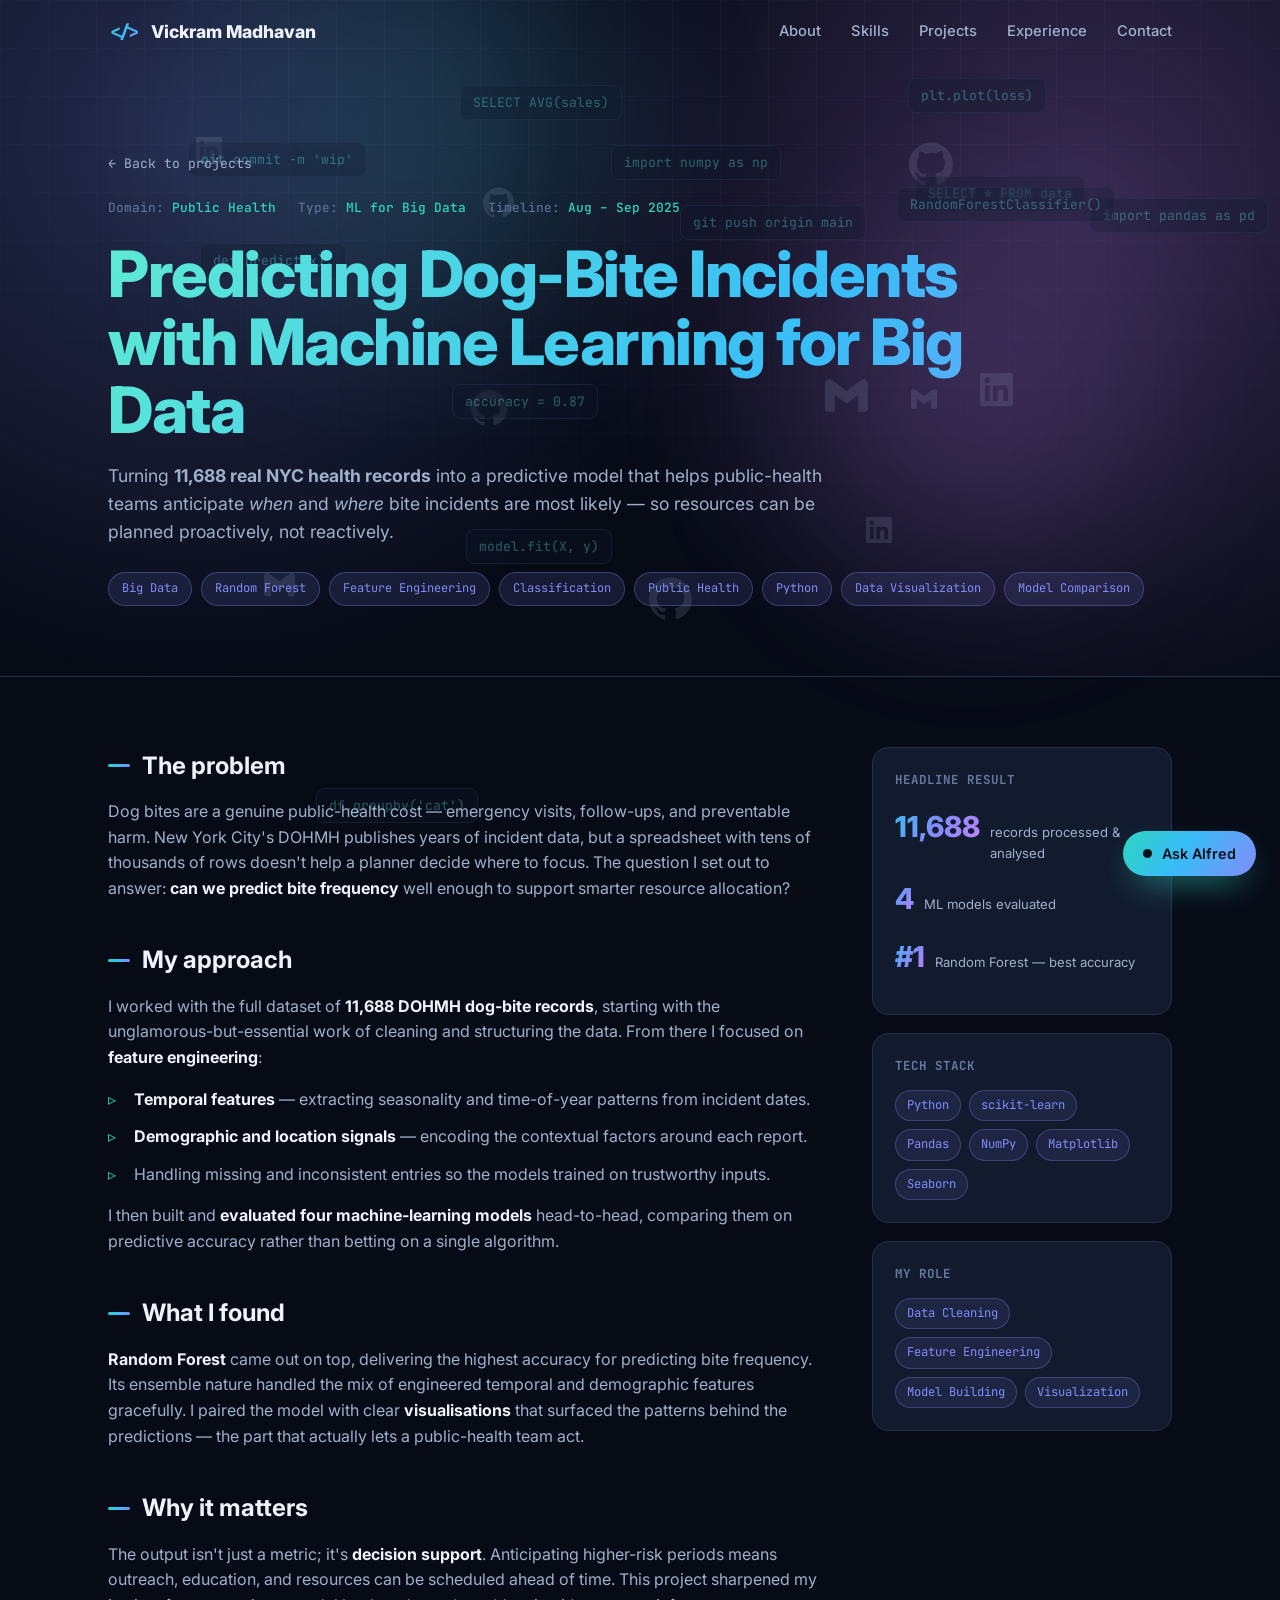
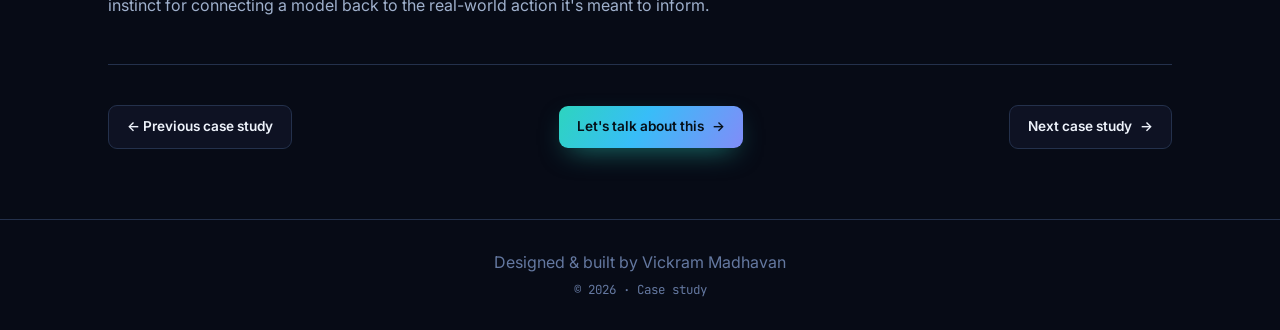
==== projects/dog-bite-prediction.html @ 8f39ce2b "Obesity project: embed real charts in case study, link new GitHub repo, update results to 95% Co-aut" ====
<!DOCTYPE html>
<html lang="en">
<head>
  <meta charset="UTF-8" />
  <meta name="viewport" content="width=device-width, initial-scale=1.0" />
  <meta name="description" content="Case study: Dog Bite Incident Prediction — machine learning for Big Data on 11,688 NYC DOHMH records, feature engineering, Random Forest, and public-health insight by Vickram Madhavan." />
  <meta name="keywords" content="Machine Learning, Big Data, Random Forest, Classification, Feature Engineering, Public Health, Data Analysis, Python, Predictive Modelling" />
  <title>Dog Bite Incident Prediction — Vickram Madhavan</title>
  <link rel="preconnect" href="https://fonts.googleapis.com" />
  <link rel="preconnect" href="https://fonts.gstatic.com" crossorigin />
  <link href="https://fonts.googleapis.com/css2?family=Inter:wght@400;500;600;700;800&family=JetBrains+Mono:wght@400;500&display=swap" rel="stylesheet" />
  <link rel="stylesheet" href="../styles.css?v=9" />
</head>
<body class="accent-indigo">
  <div class="bg-grid" aria-hidden="true"></div>
  <div class="bg-glow" aria-hidden="true"></div>

  <header class="nav" id="nav">
    <div class="container nav__inner">
      <a href="../index.html#home" class="nav__logo">
        <span class="nav__logo-mark">&lt;/&gt;</span>
        <span class="nav__logo-text">Vickram Madhavan</span>
      </a>
      <nav class="nav__links" id="navLinks">
        <a href="../index.html#about">About</a>
        <a href="../index.html#skills">Skills</a>
        <a href="../index.html#projects">Projects</a>
        <a href="../index.html#experience">Experience</a>
        <a href="../index.html#contact">Contact</a>
      </nav>
      <button class="nav__toggle" id="navToggle" aria-label="Toggle menu" aria-expanded="false">
        <span></span><span></span><span></span>
      </button>
    </div>
  </header>

  <main>
    <section class="page-banner" data-cursor-bubble="11,688 records — curious what he found? 📊">
      <div class="container">
        <a href="../index.html#projects" class="page-banner__back reveal">← Back to projects</a>
        <div class="page-banner__meta reveal">
          <span>Domain: <b>Public Health</b></span>
          <span>Type: <b>ML for Big Data</b></span>
          <span>Timeline: <b>Aug – Sep 2025</b></span>
        </div>
        <h1 class="reveal">Predicting Dog-Bite Incidents with Machine Learning for Big Data</h1>
        <p class="page-banner__lead reveal">
          Turning <strong>11,688 real NYC health records</strong> into a predictive model that
          helps public-health teams anticipate <em>when</em> and <em>where</em> bite incidents
          are most likely — so resources can be planned proactively, not reactively.
        </p>
        <div class="kw-pills reveal">
          <span>Big Data</span><span>Random Forest</span><span>Feature Engineering</span>
          <span>Classification</span><span>Public Health</span><span>Python</span>
          <span>Data Visualization</span><span>Model Comparison</span>
        </div>
      </div>
    </section>

    <section class="case">
      <div class="container case__grid">
        <div class="case__body">
          <h2 class="reveal">The problem</h2>
          <p class="reveal">
            Dog bites are a genuine public-health cost — emergency visits, follow-ups, and
            preventable harm. New York City's DOHMH publishes years of incident data, but a
            spreadsheet with tens of thousands of rows doesn't help a planner decide where to
            focus. The question I set out to answer: <strong>can we predict bite frequency</strong>
            well enough to support smarter resource allocation?
          </p>

          <h2 class="reveal">My approach</h2>
          <p class="reveal">
            I worked with the full dataset of <strong>11,688 DOHMH dog-bite records</strong>,
            starting with the unglamorous-but-essential work of cleaning and structuring the
            data. From there I focused on <strong>feature engineering</strong>:
          </p>
          <ul class="case__points">
            <li class="reveal"><strong>Temporal features</strong> — extracting seasonality and time-of-year patterns from incident dates.</li>
            <li class="reveal"><strong>Demographic and location signals</strong> — encoding the contextual factors around each report.</li>
            <li class="reveal">Handling missing and inconsistent entries so the models trained on trustworthy inputs.</li>
          </ul>
          <p class="reveal">
            I then built and <strong>evaluated four machine-learning models</strong> head-to-head,
            comparing them on predictive accuracy rather than betting on a single algorithm.
          </p>

          <h2 class="reveal">What I found</h2>
          <p class="reveal">
            <strong>Random Forest</strong> came out on top, delivering the highest accuracy for
            predicting bite frequency. Its ensemble nature handled the mix of engineered temporal
            and demographic features gracefully. I paired the model with clear
            <strong>visualisations</strong> that surfaced the patterns behind the predictions —
            the part that actually lets a public-health team act.
          </p>

          <h2 class="reveal">Why it matters</h2>
          <p class="reveal">
            The output isn't just a metric; it's <strong>decision support</strong>. Anticipating
            higher-risk periods means outreach, education, and resources can be scheduled ahead
            of time. This project sharpened my instinct for connecting a model back to the
            real-world action it's meant to inform.
          </p>
        </div>

        <aside class="case__aside">
          <div class="case__panel reveal">
            <h3>Headline Result</h3>
            <div class="case__result">
              <span class="case__result-num">11,688</span>
              <span class="case__result-label">records processed &amp; analysed</span>
            </div>
            <div class="case__result">
              <span class="case__result-num">4</span>
              <span class="case__result-label">ML models evaluated</span>
            </div>
            <div class="case__result">
              <span class="case__result-num">#1</span>
              <span class="case__result-label">Random Forest — best accuracy</span>
            </div>
          </div>
          <div class="case__panel reveal">
            <h3>Tech Stack</h3>
            <div class="tags">
              <span>Python</span><span>scikit-learn</span><span>Pandas</span>
              <span>NumPy</span><span>Matplotlib</span><span>Seaborn</span>
            </div>
          </div>
          <div class="case__panel reveal">
            <h3>My Role</h3>
            <div class="tags">
              <span>Data Cleaning</span><span>Feature Engineering</span>
              <span>Model Building</span><span>Visualization</span>
            </div>
          </div>
        </aside>
      </div>

      <div class="container">
        <div class="case__nav">
          <a href="obesity-ann.html" class="btn btn--ghost btn--sm">← Previous case study</a>
          <a href="../index.html#contact" class="btn btn--primary btn--sm">Let's talk about this <span class="btn__arrow">→</span></a>
          <a href="supply-chain-analytics.html" class="btn btn--ghost btn--sm">Next case study <span class="btn__arrow">→</span></a>
        </div>
      </div>
    </section>
  </main>

  <footer class="footer">
    <div class="container footer__inner">
      <p>Designed &amp; built by Vickram Madhavan</p>
      <p class="footer__small">© <span id="year"></span> · Case study</p>
    </div>
  </footer>

  <script src="../script.js?v=9"></script>
</body>
</html>
---- styles.css ----
/* ===== Design tokens ===== */
:root {
  --bg: #070b16;
  --bg-soft: #0d1324;
  --surface: #121a2e;
  --surface-2: #182238;
  --border: #24314c;
  --text: #eef3fb;
  --text-dim: #9fb0cc;
  --text-mute: #6478a0;

  /* Vibrant accent system */
  --c-teal: #2dd4bf;
  --c-sky: #38bdf8;
  --c-indigo: #818cf8;
  --c-purple: #c084fc;
  --c-pink: #f472b6;
  --c-amber: #fbbf24;

  --accent: #2dd4bf;
  --accent-2: #818cf8;

  /* Gradients */
  --grad-primary: linear-gradient(120deg, #2dd4bf 0%, #38bdf8 45%, #818cf8 100%);
  --grad-warm: linear-gradient(120deg, #fbbf24 0%, #f472b6 55%, #c084fc 100%);
  --grad-cool: linear-gradient(120deg, #38bdf8 0%, #818cf8 50%, #c084fc 100%);
  --grad-text: linear-gradient(120deg, #5eead4, #38bdf8 40%, #a78bfa 75%, #f472b6);

  --shadow: 0 24px 70px -24px rgba(0, 0, 0, 0.7);
  --shadow-glow: 0 20px 60px -22px rgba(56, 189, 248, 0.45);
  --radius: 16px;
  --max: 1120px;
  --mono: "JetBrains Mono", monospace;
  --sans: "Inter", system-ui, sans-serif;
}

/* ===== Reset ===== */
*, *::before, *::after { box-sizing: border-box; margin: 0; padding: 0; }
html { scroll-behavior: smooth; scroll-padding-top: 90px; }
body {
  font-family: var(--sans);
  background: var(--bg);
  color: var(--text);
  line-height: 1.6;
  overflow-x: hidden;
  -webkit-font-smoothing: antialiased;
}
a { color: inherit; text-decoration: none; }
ul { list-style: none; }
img { max-width: 100%; }
.container { width: 100%; max-width: var(--max); margin-inline: auto; padding-inline: 28px; }

/* ===== Background FX ===== */
.bg-grid {
  position: fixed; inset: 0; z-index: -3;
  background-image:
    linear-gradient(rgba(129, 140, 248, 0.045) 1px, transparent 1px),
    linear-gradient(90deg, rgba(129, 140, 248, 0.045) 1px, transparent 1px);
  background-size: 48px 48px;
  mask-image: radial-gradient(ellipse 90% 70% at 50% 0%, #000 35%, transparent 100%);
}
.bg-glow { position: fixed; inset: 0; z-index: -2; pointer-events: none; overflow: hidden; }
.bg-glow::before, .bg-glow::after {
  content: ""; position: absolute; border-radius: 50%; filter: blur(70px);
}
.bg-glow::before {
  top: -180px; left: 8%; width: 620px; height: 620px;
  background: radial-gradient(circle, rgba(45, 212, 191, 0.20), transparent 62%);
  animation: floatA 16s ease-in-out infinite;
}
.bg-glow::after {
  top: 120px; right: 2%; width: 560px; height: 560px;
  background: radial-gradient(circle, rgba(192, 132, 252, 0.20), transparent 62%);
  animation: floatB 20s ease-in-out infinite;
}
@keyframes floatA { 0%,100% { transform: translate(0,0); } 50% { transform: translate(40px, 50px); } }
@keyframes floatB { 0%,100% { transform: translate(0,0); } 50% { transform: translate(-50px, 30px); } }

/* ===== Navigation ===== */
.nav {
  position: fixed; top: 0; left: 0; right: 0; z-index: 100;
  transition: background 0.3s, box-shadow 0.3s, padding 0.3s;
  padding-block: 18px;
}
.nav--scrolled {
  background: rgba(7, 11, 22, 0.82);
  backdrop-filter: blur(14px);
  box-shadow: 0 1px 0 var(--border), 0 10px 30px -20px rgba(0,0,0,0.8);
  padding-block: 12px;
}
.nav__inner { display: flex; align-items: center; justify-content: space-between; }
.nav__logo { display: flex; align-items: center; gap: 10px; font-weight: 800; font-size: 1.1rem; }
.nav__logo-mark {
  font-family: var(--mono);
  background: var(--grad-primary); -webkit-background-clip: text; background-clip: text; -webkit-text-fill-color: transparent;
}
.nav__links { display: flex; align-items: center; gap: 30px; }
.nav__links a { color: var(--text-dim); font-size: 0.92rem; font-weight: 500; position: relative; transition: color 0.2s; }
.nav__links a:not(.nav__resume)::after {
  content: ""; position: absolute; left: 0; bottom: -6px; height: 2px; width: 0;
  background: var(--grad-primary); transition: width 0.25s; border-radius: 2px;
}
.nav__links a:hover { color: var(--text); }
.nav__links a:hover::after { width: 100%; }
.nav__resume {
  border: 1px solid transparent; color: #061018 !important; background: var(--grad-primary);
  padding: 8px 16px; border-radius: 9px; font-family: var(--mono); font-size: 0.82rem !important; font-weight: 600;
  transition: transform 0.2s, box-shadow 0.2s;
}
.nav__resume:hover { transform: translateY(-2px); box-shadow: var(--shadow-glow); }
.nav__toggle { display: none; flex-direction: column; gap: 5px; background: none; border: none; cursor: pointer; padding: 6px; }
.nav__toggle span { width: 26px; height: 2px; background: var(--text); border-radius: 2px; transition: 0.3s; }
.nav__toggle.open span:nth-child(1) { transform: translateY(7px) rotate(45deg); }
.nav__toggle.open span:nth-child(2) { opacity: 0; }
.nav__toggle.open span:nth-child(3) { transform: translateY(-7px) rotate(-45deg); }

/* ===== Buttons ===== */
.btn {
  display: inline-flex; align-items: center; gap: 8px; padding: 14px 28px; border-radius: 11px;
  font-weight: 600; font-size: 0.95rem; cursor: pointer; border: none; font-family: var(--sans);
  transition: transform 0.2s, box-shadow 0.2s, background 0.2s, color 0.2s;
}
.btn--primary { background: var(--grad-primary); color: #061018; box-shadow: 0 10px 28px -10px rgba(45, 212, 191, 0.6); }
.btn--primary:hover { transform: translateY(-3px); box-shadow: 0 16px 34px -12px rgba(56, 189, 248, 0.7); }
.btn--ghost { background: rgba(129,140,248,0.06); color: var(--text); border: 1px solid var(--border); }
.btn--ghost:hover { border-color: var(--c-indigo); color: #fff; transform: translateY(-3px); background: rgba(129,140,248,0.12); }
.btn--sm { padding: 10px 18px; font-size: 0.85rem; border-radius: 9px; }
.btn__arrow { transition: transform 0.2s; }
.btn:hover .btn__arrow { transform: translateX(4px); }

/* ===== Eyebrow / keyword header badge ===== */
.eyebrow {
  display: inline-flex; align-items: center; gap: 8px; font-family: var(--mono);
  font-size: 0.72rem; letter-spacing: 1.5px; text-transform: uppercase; font-weight: 600;
  padding: 6px 14px; border-radius: 30px; margin-bottom: 18px;
  border: 1px solid var(--border); background: rgba(56,189,248,0.06);
  color: var(--c-sky);
}
.eyebrow::before { content: ""; width: 7px; height: 7px; border-radius: 50%; background: var(--grad-primary); }

/* ===== Keyword marquee banner ===== */
.kw-banner {
  position: relative; border-block: 1px solid var(--border);
  background: linear-gradient(90deg, rgba(45,212,191,0.06), rgba(129,140,248,0.06), rgba(244,114,182,0.06));
  overflow: hidden; padding-block: 16px;
}
.kw-track { display: flex; gap: 0; width: max-content; animation: marquee 32s linear infinite; }
.kw-track:hover { animation-play-state: paused; }
.kw-track span {
  font-family: var(--mono); font-size: 0.9rem; font-weight: 500; color: var(--text-dim);
  padding-inline: 26px; white-space: nowrap; display: inline-flex; align-items: center; gap: 26px;
}
.kw-track span::after { content: "◆"; color: var(--c-teal); font-size: 0.6rem; }
@keyframes marquee { from { transform: translateX(0); } to { transform: translateX(-50%); } }

/* ===== Hero ===== */
.hero { min-height: 100vh; display: flex; flex-direction: column; justify-content: center; position: relative; padding-top: 90px; }
.hero__greeting {
  display: inline-block; font-family: var(--mono); font-size: 0.95rem; margin-bottom: 18px;
  background: var(--grad-primary); -webkit-background-clip: text; background-clip: text; -webkit-text-fill-color: transparent;
}
.hero__name {
  font-size: clamp(2.8rem, 8vw, 5.6rem); font-weight: 800; line-height: 1.04; letter-spacing: -2px;
  background: var(--grad-text); background-size: 220% auto;
  -webkit-background-clip: text; background-clip: text; -webkit-text-fill-color: transparent;
  animation: shine 8s linear infinite;
}
@keyframes shine { to { background-position: 220% center; } }
.hero__tagline { font-size: clamp(1.7rem, 6vw, 3.8rem); font-weight: 800; line-height: 1.05; letter-spacing: -2px; color: var(--text-dim); margin-bottom: 26px; }
.hero__desc { max-width: 580px; color: var(--text-dim); font-size: 1.08rem; margin-bottom: 38px; }
.hero__desc strong { color: var(--text); font-weight: 600; }
.hero__cta { display: flex; gap: 16px; flex-wrap: wrap; margin-bottom: 40px; }
.hero__socials { display: flex; gap: 22px; flex-wrap: wrap; }
.hero__socials a { font-family: var(--mono); font-size: 0.88rem; color: var(--text-mute); transition: color 0.2s, transform 0.2s; }
.hero__socials a:hover { color: var(--c-teal); transform: translateY(-2px); }
.hero__scroll { position: absolute; bottom: 26px; left: 50%; transform: translateX(-50%); display: flex; flex-direction: column; align-items: center; gap: 10px; color: var(--text-mute); font-family: var(--mono); font-size: 0.72rem; letter-spacing: 1px; }
.hero__scroll-line { width: 2px; height: 50px; background: linear-gradient(var(--c-teal), transparent); border-radius: 2px; animation: scrollPulse 2s ease-in-out infinite; }
@keyframes scrollPulse { 0%, 100% { opacity: 0.3; transform: scaleY(0.6); } 50% { opacity: 1; transform: scaleY(1); } }

/* ===== Sections ===== */
.section { padding-block: 100px; }
.section__head { margin-bottom: 46px; }
.section__title { display: flex; align-items: center; gap: 14px; font-size: clamp(1.7rem, 4vw, 2.4rem); font-weight: 800; letter-spacing: -0.5px; }
.section__num {
  font-family: var(--mono); font-size: 1.05rem; font-weight: 600;
  background: var(--grad-primary); -webkit-background-clip: text; background-clip: text; -webkit-text-fill-color: transparent;
}
.section__title::after { content: ""; height: 2px; flex: 1; background: linear-gradient(90deg, var(--border), transparent); max-width: 320px; border-radius: 2px; }
.grad-word { background: var(--grad-cool); -webkit-background-clip: text; background-clip: text; -webkit-text-fill-color: transparent; }

/* ===== About ===== */
.about { display: grid; grid-template-columns: 1.4fr 1fr; gap: 50px; align-items: start; }
.about__text p { color: var(--text-dim); margin-bottom: 16px; }
.about__text strong { color: var(--c-teal); font-weight: 600; }
.about__list { display: grid; grid-template-columns: repeat(2, 1fr); gap: 8px 20px; margin-top: 14px; margin-bottom: 26px; }
.about__list li { font-family: var(--mono); font-size: 0.86rem; color: var(--text-dim); position: relative; padding-left: 22px; }
.about__list li::before { content: "▹"; position: absolute; left: 0; color: var(--c-teal); }
.about__card {
  background: linear-gradient(160deg, var(--surface), var(--bg-soft));
  border: 1px solid var(--border); border-radius: var(--radius); padding: 30px; box-shadow: var(--shadow);
  position: relative; overflow: hidden;
}
.about__card::before { content: ""; position: absolute; inset: 0 0 auto 0; height: 4px; background: var(--grad-primary); }
.about__avatar { width: 92px; height: 92px; border-radius: 22px; background: var(--grad-primary); display: grid; place-items: center; font-size: 1.9rem; font-weight: 800; color: #061018; margin: 6px auto 26px; box-shadow: var(--shadow-glow); }
.about__stats { display: grid; grid-template-columns: 1fr 1fr; gap: 16px; }
.stat { text-align: center; padding: 18px 8px; background: var(--surface-2); border: 1px solid var(--border); border-radius: 12px; transition: transform 0.2s, border-color 0.2s; }
.stat:hover { transform: translateY(-4px); border-color: var(--c-indigo); }
.stat__num { display: block; font-size: 2rem; font-weight: 800; background: var(--grad-cool); -webkit-background-clip: text; background-clip: text; -webkit-text-fill-color: transparent; }
.stat__label { font-size: 0.74rem; color: var(--text-mute); }

/* ===== Skills ===== */
.skills { display: grid; grid-template-columns: repeat(auto-fit, minmax(280px, 1fr)); gap: 22px; }
.skill-card {
  --card-accent: var(--c-teal); --card-accent-2: var(--c-sky);
  position: relative; background: var(--surface); border: 1px solid var(--border);
  border-radius: var(--radius); padding: 26px; transition: transform 0.25s, border-color 0.25s, box-shadow 0.25s;
  overflow: hidden;
}
.skill-card::before { content: ""; position: absolute; inset: 0 0 auto 0; height: 3px; background: linear-gradient(90deg, var(--card-accent), var(--card-accent-2)); opacity: 0.9; }
.skill-card:hover { transform: translateY(-6px); border-color: var(--card-accent); box-shadow: 0 20px 50px -26px color-mix(in srgb, var(--card-accent) 60%, transparent); }
.skill-card h3 { font-size: 1.05rem; margin-bottom: 16px; display: flex; align-items: center; gap: 10px; }
.skill-card h3::before { content: ""; width: 10px; height: 10px; border-radius: 3px; background: linear-gradient(135deg, var(--card-accent), var(--card-accent-2)); }
.tags { display: flex; flex-wrap: wrap; gap: 8px; }
.tags span { font-family: var(--mono); font-size: 0.76rem; color: var(--card-accent); background: color-mix(in srgb, var(--card-accent) 12%, transparent); border: 1px solid color-mix(in srgb, var(--card-accent) 30%, transparent); padding: 5px 11px; border-radius: 20px; }
.accent-teal   { --card-accent: #2dd4bf; --card-accent-2: #38bdf8; }
.accent-sky    { --card-accent: #38bdf8; --card-accent-2: #818cf8; }
.accent-indigo { --card-accent: #818cf8; --card-accent-2: #c084fc; }
.accent-purple { --card-accent: #c084fc; --card-accent-2: #f472b6; }
.accent-pink   { --card-accent: #f472b6; --card-accent-2: #fbbf24; }
.accent-amber  { --card-accent: #fbbf24; --card-accent-2: #f472b6; }

/* ===== Projects ===== */
.projects { display: grid; grid-template-columns: repeat(2, 1fr); gap: 24px; }
.project {
  --card-accent: var(--c-teal); --card-accent-2: var(--c-indigo);
  position: relative; background: var(--surface); border: 1px solid var(--border);
  border-radius: var(--radius); padding: 30px; display: flex; flex-direction: column;
  transition: transform 0.25s, box-shadow 0.25s, border-color 0.25s; overflow: hidden;
}
.project::before { content: ""; position: absolute; inset: 0 0 auto 0; height: 3px; background: linear-gradient(90deg, var(--card-accent), var(--card-accent-2)); transform: scaleX(0); transform-origin: left; transition: transform 0.3s; }
.project:hover { transform: translateY(-8px); box-shadow: 0 26px 60px -28px color-mix(in srgb, var(--card-accent) 55%, black); border-color: var(--card-accent); }
.project:hover::before { transform: scaleX(1); }
.project__top { display: flex; justify-content: space-between; align-items: center; margin-bottom: 20px; }
.project__folder { font-family: var(--mono); font-size: 1.6rem; background: linear-gradient(135deg, var(--card-accent), var(--card-accent-2)); -webkit-background-clip: text; background-clip: text; -webkit-text-fill-color: transparent; }
.project__links { display: flex; gap: 16px; }
.project__links a { font-family: var(--mono); font-size: 0.8rem; color: var(--text-dim); transition: color 0.2s; }
.project__links a:hover { color: var(--card-accent); }
.project__title { font-size: 1.28rem; margin-bottom: 12px; }
.project__desc { color: var(--text-dim); font-size: 0.95rem; flex: 1; margin-bottom: 20px; }
.project__tech { display: flex; flex-wrap: wrap; gap: 8px; margin-bottom: 22px; }
.project__tech li { font-family: var(--mono); font-size: 0.72rem; color: var(--text-dim); background: var(--surface-2); border: 1px solid var(--border); padding: 4px 10px; border-radius: 16px; }
.project__cta {
  align-self: flex-start; display: inline-flex; align-items: center; gap: 8px;
  font-weight: 600; font-size: 0.9rem; padding: 10px 18px; border-radius: 10px;
  color: var(--card-accent); border: 1px solid color-mix(in srgb, var(--card-accent) 40%, transparent);
  background: color-mix(in srgb, var(--card-accent) 8%, transparent); transition: 0.2s;
}
.project__cta:hover { background: linear-gradient(135deg, var(--card-accent), var(--card-accent-2)); color: #061018; transform: translateY(-2px); }
.project__cta .btn__arrow { transition: transform 0.2s; }
.project__cta:hover .btn__arrow { transform: translateX(4px); }

/* ===== Timeline ===== */
.timeline { position: relative; padding-left: 32px; }
.timeline::before { content: ""; position: absolute; left: 6px; top: 6px; bottom: 6px; width: 2px; background: linear-gradient(var(--c-teal), var(--c-indigo), var(--c-pink)); border-radius: 2px; }
.timeline__item { position: relative; padding-bottom: 38px; }
.timeline__item:last-child { padding-bottom: 0; }
.timeline__dot { position: absolute; left: -32px; top: 6px; width: 15px; height: 15px; border-radius: 50%; background: var(--grad-primary); box-shadow: 0 0 0 4px var(--bg), 0 0 14px rgba(45,212,191,0.6); transform: translateX(-1px); }
.timeline__content { background: var(--surface); border: 1px solid var(--border); border-radius: var(--radius); padding: 24px; transition: border-color 0.25s, transform 0.25s; }
.timeline__content:hover { border-color: var(--c-indigo); transform: translateX(4px); }
.timeline__date { font-family: var(--mono); font-size: 0.76rem; color: var(--c-teal); }
.timeline__content h3 { margin: 6px 0 2px; font-size: 1.15rem; }
.timeline__org { color: var(--c-indigo); font-weight: 500; font-size: 0.92rem; margin-bottom: 10px; }
.timeline__content p:last-child { color: var(--text-dim); font-size: 0.94rem; }

/* ===== Contact ===== */
.section--contact { text-align: center; }
.contact { max-width: 640px; }
.contact__sub { font-family: var(--mono); background: var(--grad-primary); -webkit-background-clip: text; background-clip: text; -webkit-text-fill-color: transparent; margin-bottom: 14px; }
.contact__title { font-size: clamp(2.2rem, 6vw, 3.2rem); font-weight: 800; margin-bottom: 20px; letter-spacing: -1px; }
.contact__desc { color: var(--text-dim); margin-bottom: 36px; }
.contact__form { text-align: left; }
.form-row { display: grid; grid-template-columns: 1fr 1fr; gap: 18px; }
.form-group { position: relative; margin-bottom: 18px; }
.form-group input, .form-group textarea {
  width: 100%; background: var(--surface); border: 1px solid var(--border);
  border-radius: 11px; padding: 18px 14px 8px; color: var(--text);
  font-family: var(--sans); font-size: 0.95rem; resize: vertical; transition: border-color 0.2s, box-shadow 0.2s;
}
.form-group input:focus, .form-group textarea:focus { outline: none; border-color: var(--c-teal); box-shadow: 0 0 0 3px rgba(45,212,191,0.15); }
.form-group label { position: absolute; left: 14px; top: 15px; color: var(--text-mute); font-size: 0.95rem; pointer-events: none; transition: 0.18s; }
.form-group input:focus + label, .form-group input:not(:placeholder-shown) + label,
.form-group textarea:focus + label, .form-group textarea:not(:placeholder-shown) + label {
  top: 6px; font-size: 0.68rem; color: var(--c-teal);
}
.contact__form .btn { width: 100%; justify-content: center; margin-top: 6px; }
.form-status { margin-top: 14px; font-size: 0.88rem; text-align: center; min-height: 20px; }
.form-status.ok { color: var(--c-teal); }
.form-status.err { color: #f87171; }
.form-status.sent {
  font-weight: 600;
  animation: statusPop 0.55s cubic-bezier(0.22, 1, 0.36, 1);
}
@keyframes statusPop {
  0% { opacity: 0; transform: scale(0.85) translateY(6px); }
  60% { opacity: 1; transform: scale(1.04) translateY(0); }
  100% { opacity: 1; transform: scale(1) translateY(0); }
}
@media (prefers-reduced-motion: reduce) {
  .form-status.sent { animation: none; }
}
.contact__links { display: flex; justify-content: center; gap: 26px; margin-top: 30px; }
.contact__links a { font-family: var(--mono); font-size: 0.88rem; color: var(--text-mute); transition: color 0.2s, transform 0.2s; }
.contact__links a:hover { color: var(--c-teal); transform: translateY(-2px); }

/* ===== Footer ===== */
.footer { border-top: 1px solid var(--border); padding-block: 30px; }
.footer__inner { text-align: center; color: var(--text-mute); }
.footer__small { font-family: var(--mono); font-size: 0.78rem; margin-top: 4px; }

/* ===== Case-study page ===== */
.page-banner { position: relative; padding: 150px 0 70px; overflow: hidden; border-bottom: 1px solid var(--border); }
.page-banner::before {
  content: ""; position: absolute; inset: 0; z-index: -1;
  background:
    radial-gradient(circle at 15% 20%, color-mix(in srgb, var(--card-accent, #2dd4bf) 26%, transparent), transparent 45%),
    radial-gradient(circle at 85% 30%, color-mix(in srgb, var(--card-accent-2, #818cf8) 26%, transparent), transparent 45%);
}
.page-banner__back { display: inline-flex; align-items: center; gap: 8px; font-family: var(--mono); font-size: 0.82rem; color: var(--text-dim); margin-bottom: 24px; transition: color 0.2s, transform 0.2s; }
.page-banner__back:hover { color: var(--c-teal); transform: translateX(-3px); }
.page-banner__meta { display: flex; flex-wrap: wrap; gap: 10px 22px; font-family: var(--mono); font-size: 0.8rem; color: var(--text-mute); margin-bottom: 22px; }
.page-banner__meta b { color: var(--c-teal); font-weight: 500; }
.page-banner h1 {
  font-size: clamp(2.2rem, 6vw, 4rem); font-weight: 800; letter-spacing: -1.5px; line-height: 1.06; max-width: 900px;
  background: var(--grad-text); background-size: 200% auto;
  -webkit-background-clip: text; background-clip: text; -webkit-text-fill-color: transparent;
}
.page-banner__lead { color: var(--text-dim); font-size: 1.1rem; max-width: 720px; margin-top: 18px; }
.kw-pills { display: flex; flex-wrap: wrap; gap: 9px; margin-top: 26px; }
.kw-pills span { font-family: var(--mono); font-size: 0.75rem; color: var(--card-accent, var(--c-teal)); background: color-mix(in srgb, var(--card-accent, #2dd4bf) 12%, transparent); border: 1px solid color-mix(in srgb, var(--card-accent, #2dd4bf) 32%, transparent); padding: 6px 13px; border-radius: 20px; }

.case { padding-block: 70px; }
.case__grid { display: grid; grid-template-columns: 1fr 300px; gap: 50px; align-items: start; }
.case__body h2 { font-size: 1.5rem; margin: 40px 0 14px; display: flex; align-items: center; gap: 12px; }
.case__body h2:first-child { margin-top: 0; }
.case__body h2::before { content: ""; width: 22px; height: 3px; border-radius: 2px; background: var(--grad-primary); }
.case__body p { color: var(--text-dim); margin-bottom: 16px; }
.case__body strong { color: var(--text); }
.case__body ul.case__points { display: grid; gap: 12px; margin: 8px 0 16px; }
.case__body ul.case__points li { position: relative; padding-left: 26px; color: var(--text-dim); }
.case__body ul.case__points li::before { content: "▹"; position: absolute; left: 0; color: var(--c-teal); }
.case__aside { position: sticky; top: 100px; display: grid; gap: 18px; }
.case__panel { background: var(--surface); border: 1px solid var(--border); border-radius: var(--radius); padding: 22px; }
.case__panel h3 { font-size: 0.78rem; font-family: var(--mono); text-transform: uppercase; letter-spacing: 1px; color: var(--text-mute); margin-bottom: 14px; }
.case__panel .tags span { color: var(--c-indigo); background: rgba(129,140,248,0.1); border-color: rgba(129,140,248,0.3); }
.case__result { display: flex; align-items: baseline; gap: 10px; margin-bottom: 12px; }
.case__result-num { font-size: 1.8rem; font-weight: 800; background: var(--grad-cool); -webkit-background-clip: text; background-clip: text; -webkit-text-fill-color: transparent; }
.case__result-label { font-size: 0.82rem; color: var(--text-dim); }
.case__nav { display: flex; flex-wrap: wrap; gap: 14px; justify-content: space-between; align-items: center; margin-top: 30px; padding-top: 40px; border-top: 1px solid var(--border); }

/* ===== Reveal animation ===== */
.reveal { opacity: 0; transform: translateY(28px); transition: opacity 0.6s ease, transform 0.6s ease; }
.reveal.in { opacity: 1; transform: none; }

/* ===== Resume modal ===== */
.resume-modal { position: fixed; inset: 0; z-index: 200; display: none; align-items: center; justify-content: center; padding: 24px; }
.resume-modal.open { display: flex; }
.resume-modal__backdrop { position: absolute; inset: 0; background: rgba(4, 7, 15, 0.8); backdrop-filter: blur(6px); animation: fadeIn 0.25s ease; }
.resume-modal__panel {
  position: relative; width: min(900px, 100%); height: min(88vh, 1000px);
  background: var(--surface); border: 1px solid var(--border); border-radius: var(--radius);
  box-shadow: var(--shadow); display: flex; flex-direction: column; overflow: hidden;
  animation: modalIn 0.3s cubic-bezier(0.16, 1, 0.3, 1);
}
.resume-modal__panel::before { content: ""; position: absolute; inset: 0 0 auto 0; height: 4px; background: var(--grad-primary); z-index: 1; }
.resume-modal__bar { display: flex; align-items: center; justify-content: space-between; gap: 14px; padding: 14px 18px; border-bottom: 1px solid var(--border); background: var(--surface-2); flex-wrap: wrap; }
.resume-modal__title { font-weight: 600; font-size: 0.95rem; }
.resume-modal__actions { display: flex; align-items: center; gap: 10px; }
.resume-modal__btn { font-family: var(--mono); font-size: 0.78rem; padding: 7px 13px; border-radius: 8px; border: 1px solid var(--border); color: var(--text-dim); transition: 0.2s; cursor: pointer; }
.resume-modal__btn:hover { color: var(--text); border-color: var(--c-teal); }
.resume-modal__btn--primary { background: var(--grad-primary); color: #061018; border: none; font-weight: 600; }
.resume-modal__btn--primary:hover { color: #061018; transform: translateY(-1px); }
.resume-modal__close { background: none; border: none; color: var(--text-dim); font-size: 1.6rem; line-height: 1; cursor: pointer; padding: 0 6px; transition: color 0.2s; }
.resume-modal__close:hover { color: #f87171; }
.resume-modal__body { flex: 1; position: relative; background: #12172080; overflow-y: auto; -webkit-overflow-scrolling: touch; }
.resume-modal__pages { display: flex; flex-direction: column; align-items: center; gap: 16px; padding: 18px; }
.resume-modal__page { width: 100%; max-width: 720px; height: auto; display: block; border-radius: 8px; box-shadow: 0 10px 34px rgba(0, 0, 0, 0.5); background: #fff; }

/* ===== Case study charts ===== */
.case-charts { margin-top: 46px; }
.case-charts h2 { margin-bottom: 8px; }
.case-charts__intro { color: var(--text-dim); margin-bottom: 24px; }
.case-charts__intro a { color: var(--c-teal); }
.case-charts__grid { display: grid; grid-template-columns: repeat(2, 1fr); gap: 22px; }
.case-chart { margin: 0; background: var(--surface-2); border: 1px solid var(--border); border-radius: 14px; overflow: hidden; transition: transform 0.2s, border-color 0.2s; }
.case-chart:hover { transform: translateY(-3px); border-color: var(--c-teal); }
.case-chart img { width: 100%; height: auto; display: block; }
.case-chart figcaption { padding: 12px 16px; font-size: 0.85rem; color: var(--text-dim); line-height: 1.5; }
.case-chart--wide { grid-column: 1 / -1; }
@media (max-width: 720px) { .case-charts__grid { grid-template-columns: 1fr; } }
@keyframes fadeIn { from { opacity: 0; } to { opacity: 1; } }
@keyframes modalIn { from { opacity: 0; transform: translateY(20px) scale(0.98); } to { opacity: 1; transform: none; } }

/* ===== Skill filter interactions ===== */
.section__hint { margin-top: 14px; color: var(--text-dim); font-size: 0.92rem; }
.tag-demo { font-family: var(--mono); font-size: 0.78rem; color: var(--c-teal); background: rgba(45,212,191,0.12); border: 1px solid rgba(45,212,191,0.3); padding: 2px 9px; border-radius: 20px; }
.tags .tag { cursor: pointer; user-select: none; transition: transform 0.15s, box-shadow 0.15s, background 0.15s; }
.tags .tag:hover { transform: translateY(-2px); box-shadow: 0 6px 16px -8px color-mix(in srgb, var(--card-accent, #2dd4bf) 80%, transparent); }
.tags .tag.is-active { background: linear-gradient(135deg, var(--card-accent), var(--card-accent-2)); color: #061018; border-color: transparent; }

.projects-filter {
  display: flex; align-items: center; justify-content: space-between; gap: 16px; flex-wrap: wrap;
  margin-bottom: 26px; padding: 14px 20px; border-radius: 12px;
  border: 1px solid var(--c-teal); background: rgba(45,212,191,0.07);
  animation: fadeIn 0.3s ease;
}
.projects-filter__text { color: var(--text); font-size: 0.95rem; }
.projects-filter__text b { color: var(--c-teal); }
.projects-filter__clear { cursor: pointer; font-family: var(--mono); font-size: 0.8rem; padding: 8px 14px; border-radius: 8px; border: 1px solid var(--border); background: var(--surface); color: var(--text-dim); transition: 0.2s; }
.projects-filter__clear:hover { color: #fff; border-color: var(--c-pink); }
.project.is-hidden { display: none; }
.project.is-match { animation: fadeIn 0.4s ease; }
.projects-empty { text-align: center; color: var(--text-dim); padding: 30px; font-size: 1rem; }
.projects-empty b { color: var(--c-teal); }

/* ===== Chatbot widget ===== */
.chat-fab {
  position: fixed; bottom: 24px; right: 24px; z-index: 300;
  display: inline-flex; align-items: center; gap: 10px; cursor: pointer;
  padding: 14px 20px; border: none; border-radius: 40px; font-family: var(--sans); font-weight: 600; font-size: 0.9rem;
  color: #061018; background: var(--grad-primary); box-shadow: 0 14px 34px -12px rgba(45,212,191,0.7);
  transition: transform 0.2s, box-shadow 0.2s;
}
.chat-fab:hover { transform: translateY(-3px); box-shadow: 0 20px 40px -14px rgba(56,189,248,0.8); }
.chat-fab__dot { width: 9px; height: 9px; border-radius: 50%; background: #061018; animation: chatPulse 1.6s ease-in-out infinite; }
@keyframes chatPulse { 0%,100% { opacity: 0.4; } 50% { opacity: 1; } }
.chat-fab.is-hidden { display: none; }

.chat-panel {
  position: fixed; bottom: 24px; right: 24px; z-index: 301;
  width: min(380px, calc(100vw - 32px)); height: min(560px, calc(100vh - 48px));
  display: none; flex-direction: column; overflow: hidden;
  background: var(--surface); border: 1px solid var(--border); border-radius: 18px;
  box-shadow: var(--shadow); animation: modalIn 0.3s cubic-bezier(0.16, 1, 0.3, 1);
}
.chat-panel.open { display: flex; }
.chat-head { display: flex; align-items: center; gap: 12px; padding: 16px 18px; border-bottom: 1px solid var(--border); background: linear-gradient(120deg, rgba(45,212,191,0.12), rgba(129,140,248,0.12)); }
.chat-head__avatar { width: 40px; height: 40px; border-radius: 12px; background: var(--grad-primary); display: grid; place-items: center; font-size: 1.2rem; }
.chat-head__meta { flex: 1; }
.chat-head__name { font-weight: 700; font-size: 0.95rem; }
.chat-head__status { font-size: 0.75rem; color: var(--c-teal); display: flex; align-items: center; gap: 6px; }
.chat-head__status::before { content: ""; width: 7px; height: 7px; border-radius: 50%; background: var(--c-teal); box-shadow: 0 0 8px var(--c-teal); }
.chat-close { background: none; border: none; color: var(--text-dim); font-size: 1.5rem; line-height: 1; cursor: pointer; padding: 0 4px; transition: color 0.2s; }
.chat-close:hover { color: #f87171; }

.chat-body { flex: 1; overflow-y: auto; padding: 18px; display: flex; flex-direction: column; gap: 12px; scroll-behavior: smooth; }
.chat-msg { max-width: 82%; padding: 11px 14px; border-radius: 14px; font-size: 0.9rem; line-height: 1.5; animation: fadeIn 0.25s ease; }
.chat-msg--bot { align-self: flex-start; background: var(--surface-2); border: 1px solid var(--border); border-bottom-left-radius: 4px; color: var(--text); }
.chat-msg--user { align-self: flex-end; background: var(--grad-primary); color: #061018; border-bottom-right-radius: 4px; font-weight: 500; }
.chat-msg a { color: var(--c-sky); text-decoration: underline; }
.chat-msg--bot a { color: var(--c-teal); }
.chat-typing { align-self: flex-start; display: inline-flex; gap: 4px; padding: 12px 14px; background: var(--surface-2); border: 1px solid var(--border); border-radius: 14px; border-bottom-left-radius: 4px; }
.chat-typing span { width: 7px; height: 7px; border-radius: 50%; background: var(--text-mute); animation: typing 1.2s infinite; }
.chat-typing span:nth-child(2) { animation-delay: 0.2s; }
.chat-typing span:nth-child(3) { animation-delay: 0.4s; }
@keyframes typing { 0%,60%,100% { transform: translateY(0); opacity: 0.4; } 30% { transform: translateY(-5px); opacity: 1; } }

.chat-chips { display: flex; flex-wrap: wrap; gap: 8px; padding: 0 18px 12px; }
.chat-chip { cursor: pointer; font-family: var(--mono); font-size: 0.74rem; color: var(--c-indigo); background: rgba(129,140,248,0.1); border: 1px solid rgba(129,140,248,0.3); padding: 6px 12px; border-radius: 20px; transition: 0.2s; }
.chat-chip:hover { background: rgba(129,140,248,0.2); transform: translateY(-2px); }
.chat-input { display: flex; gap: 8px; padding: 14px; border-top: 1px solid var(--border); background: var(--bg-soft); }
.chat-input input { flex: 1; background: var(--surface); border: 1px solid var(--border); border-radius: 10px; padding: 12px 14px; color: var(--text); font-family: var(--sans); font-size: 0.9rem; }
.chat-input input:focus { outline: none; border-color: var(--c-teal); }
.chat-send { cursor: pointer; border: none; border-radius: 10px; padding: 0 16px; background: var(--grad-primary); color: #061018; font-weight: 700; font-size: 1.1rem; transition: transform 0.2s; }
.chat-send:hover { transform: translateY(-2px); }

/* ===== Floating background (icons + code) ===== */
.bg-float { position: fixed; inset: 0; z-index: -1; overflow: hidden; pointer-events: none; }
.float-item {
  position: absolute; will-change: transform;
  animation: floatBob ease-in-out infinite;
}
.float-item svg { display: block; width: 100%; height: 100%; }
.float-item--code {
  font-family: var(--mono); font-size: 0.82rem; white-space: nowrap; opacity: 0.5;
  color: color-mix(in srgb, var(--c-teal) 60%, var(--text-mute));
  padding: 6px 12px; border: 1px solid var(--border); border-radius: 8px;
  background: rgba(18, 26, 46, 0.55); backdrop-filter: blur(2px);
}
.float-item--icon { color: var(--text-dim); opacity: 0.16; }
@keyframes floatBob {
  0%, 100% { transform: translateY(0) rotate(0deg); }
  50%      { transform: translateY(-28px) rotate(4deg); }
}

/* ===== Creative cursor ===== */
.cursor-ring, .cursor-dot { position: fixed; top: 0; left: 0; z-index: 400; pointer-events: none; border-radius: 50%; mix-blend-mode: screen; }
.cursor-ring {
  width: 34px; height: 34px; margin: -17px 0 0 -17px;
  border: 2px solid color-mix(in srgb, var(--c-teal) 80%, transparent);
  box-shadow: 0 0 16px color-mix(in srgb, var(--c-teal) 45%, transparent);
  transition: width 0.2s, height 0.2s, margin 0.2s, border-color 0.2s, background 0.2s, opacity 0.25s;
  opacity: 0;
}
.cursor-dot {
  width: 7px; height: 7px; margin: -3.5px 0 0 -3.5px;
  background: var(--c-sky); box-shadow: 0 0 10px var(--c-sky); opacity: 0;
  transition: opacity 0.25s;
}
.cursor-ready .cursor-ring, .cursor-ready .cursor-dot { opacity: 1; }
.cursor-ring.is-hover {
  width: 54px; height: 54px; margin: -27px 0 0 -27px;
  border-color: var(--c-pink); background: color-mix(in srgb, var(--c-pink) 12%, transparent);
  box-shadow: 0 0 22px color-mix(in srgb, var(--c-pink) 50%, transparent);
}

/* ===== Cursor speech bubble ===== */
.cursor-bubble {
  position: fixed; top: 0; left: 0; z-index: 401; pointer-events: none;
  max-width: 240px; padding: 11px 15px; border-radius: 14px; border-bottom-left-radius: 4px;
  font-size: 0.86rem; font-weight: 500; line-height: 1.4; color: #061018;
  background: var(--grad-primary); box-shadow: 0 14px 34px -12px rgba(45,212,191,0.6);
  transform: translate(18px, 18px) scale(0.7); transform-origin: top left;
  opacity: 0; transition: opacity 0.28s ease, transform 0.28s cubic-bezier(0.16,1,0.3,1);
}
.cursor-bubble::after {
  content: ""; position: absolute; top: -6px; left: 12px; width: 12px; height: 12px;
  background: var(--c-teal); border-radius: 3px 0 0 0; transform: rotate(45deg);
}
.cursor-bubble.show { opacity: 1; transform: translate(18px, 18px) scale(1); }

@media (hover: none), (pointer: coarse) {
  .cursor-ring, .cursor-dot, .cursor-bubble { display: none !important; }
}

/* ===== Responsive ===== */
@media (max-width: 900px) {
  .case__grid { grid-template-columns: 1fr; }
  .case__aside { position: static; }
}
@media (max-width: 860px) {
  .about { grid-template-columns: 1fr; }
  .projects { grid-template-columns: 1fr; }
  .nav__toggle { display: flex; }
  .nav__links {
    position: fixed; inset: 0 0 0 30%; flex-direction: column; justify-content: center;
    gap: 34px; background: rgba(9, 13, 26, 0.98); backdrop-filter: blur(14px);
    transform: translateX(100%); transition: transform 0.35s ease;
  }
  .nav__links.open { transform: translateX(0); }
  .nav__links a { font-size: 1.1rem; }
}
@media (max-width: 520px) {
  .form-row { grid-template-columns: 1fr; }
  .about__list { grid-template-columns: 1fr; }
  .container { padding-inline: 20px; }
}
@media (prefers-reduced-motion: reduce) {
  *, *::before, *::after { animation: none !important; transition: none !important; }
  .reveal { opacity: 1; transform: none; }
  .kw-track { animation: none; }
  .bg-float { display: none; }
}
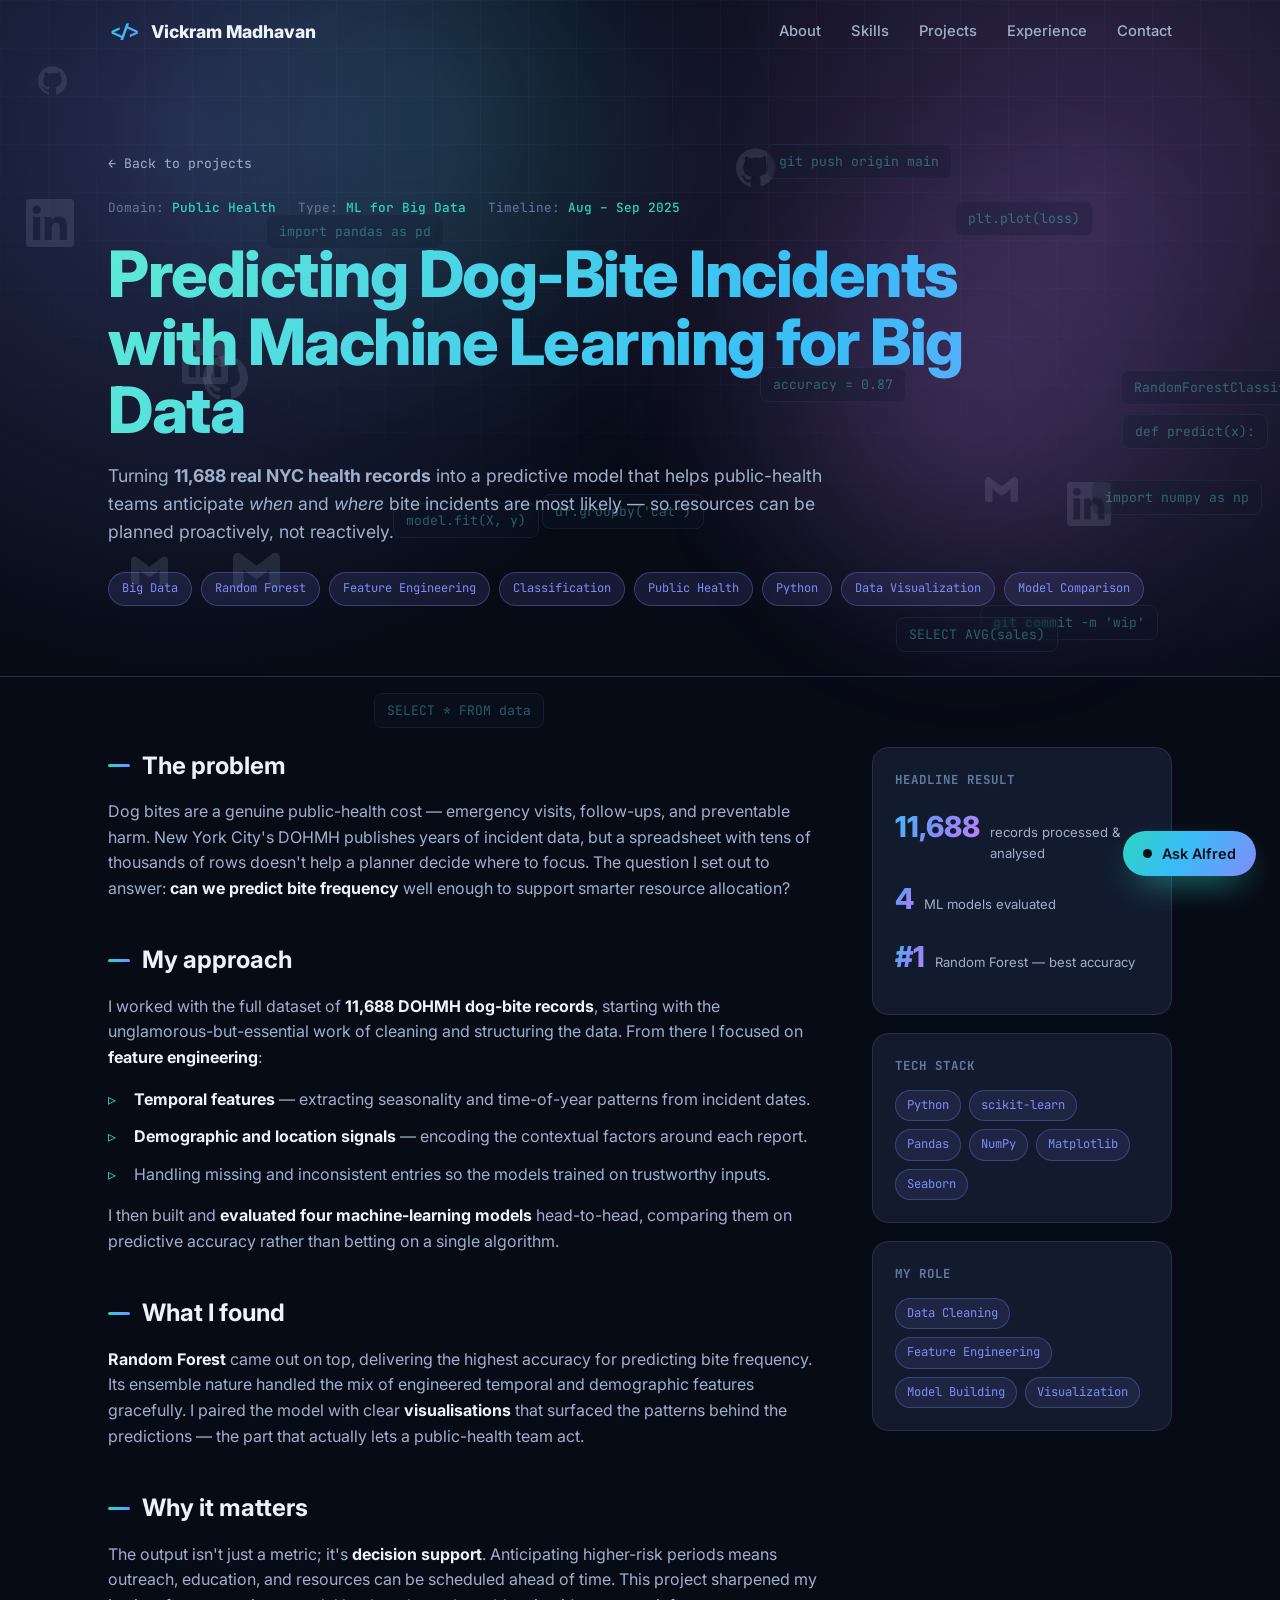
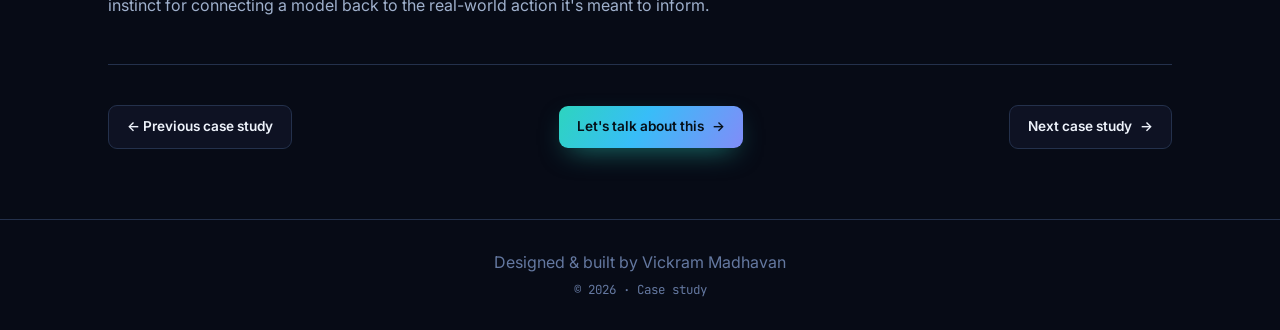
==== commit 24d5906e: "Supply chain: embed real notebook charts, update case study with XGBoost/SHAP metrics (86.9% / 0.96 " ====
--- a/projects/dog-bite-prediction.html
+++ b/projects/dog-bite-prediction.html
@@ -9,7 +9,7 @@
   <link rel="preconnect" href="https://fonts.googleapis.com" />
   <link rel="preconnect" href="https://fonts.gstatic.com" crossorigin />
   <link href="https://fonts.googleapis.com/css2?family=Inter:wght@400;500;600;700;800&family=JetBrains+Mono:wght@400;500&display=swap" rel="stylesheet" />
-  <link rel="stylesheet" href="../styles.css?v=9" />
+  <link rel="stylesheet" href="../styles.css?v=10" />
 </head>
 <body class="accent-indigo">
   <div class="bg-grid" aria-hidden="true"></div>
@@ -153,6 +153,6 @@
     </div>
   </footer>
 
-  <script src="../script.js?v=9"></script>
+  <script src="../script.js?v=10"></script>
 </body>
 </html>
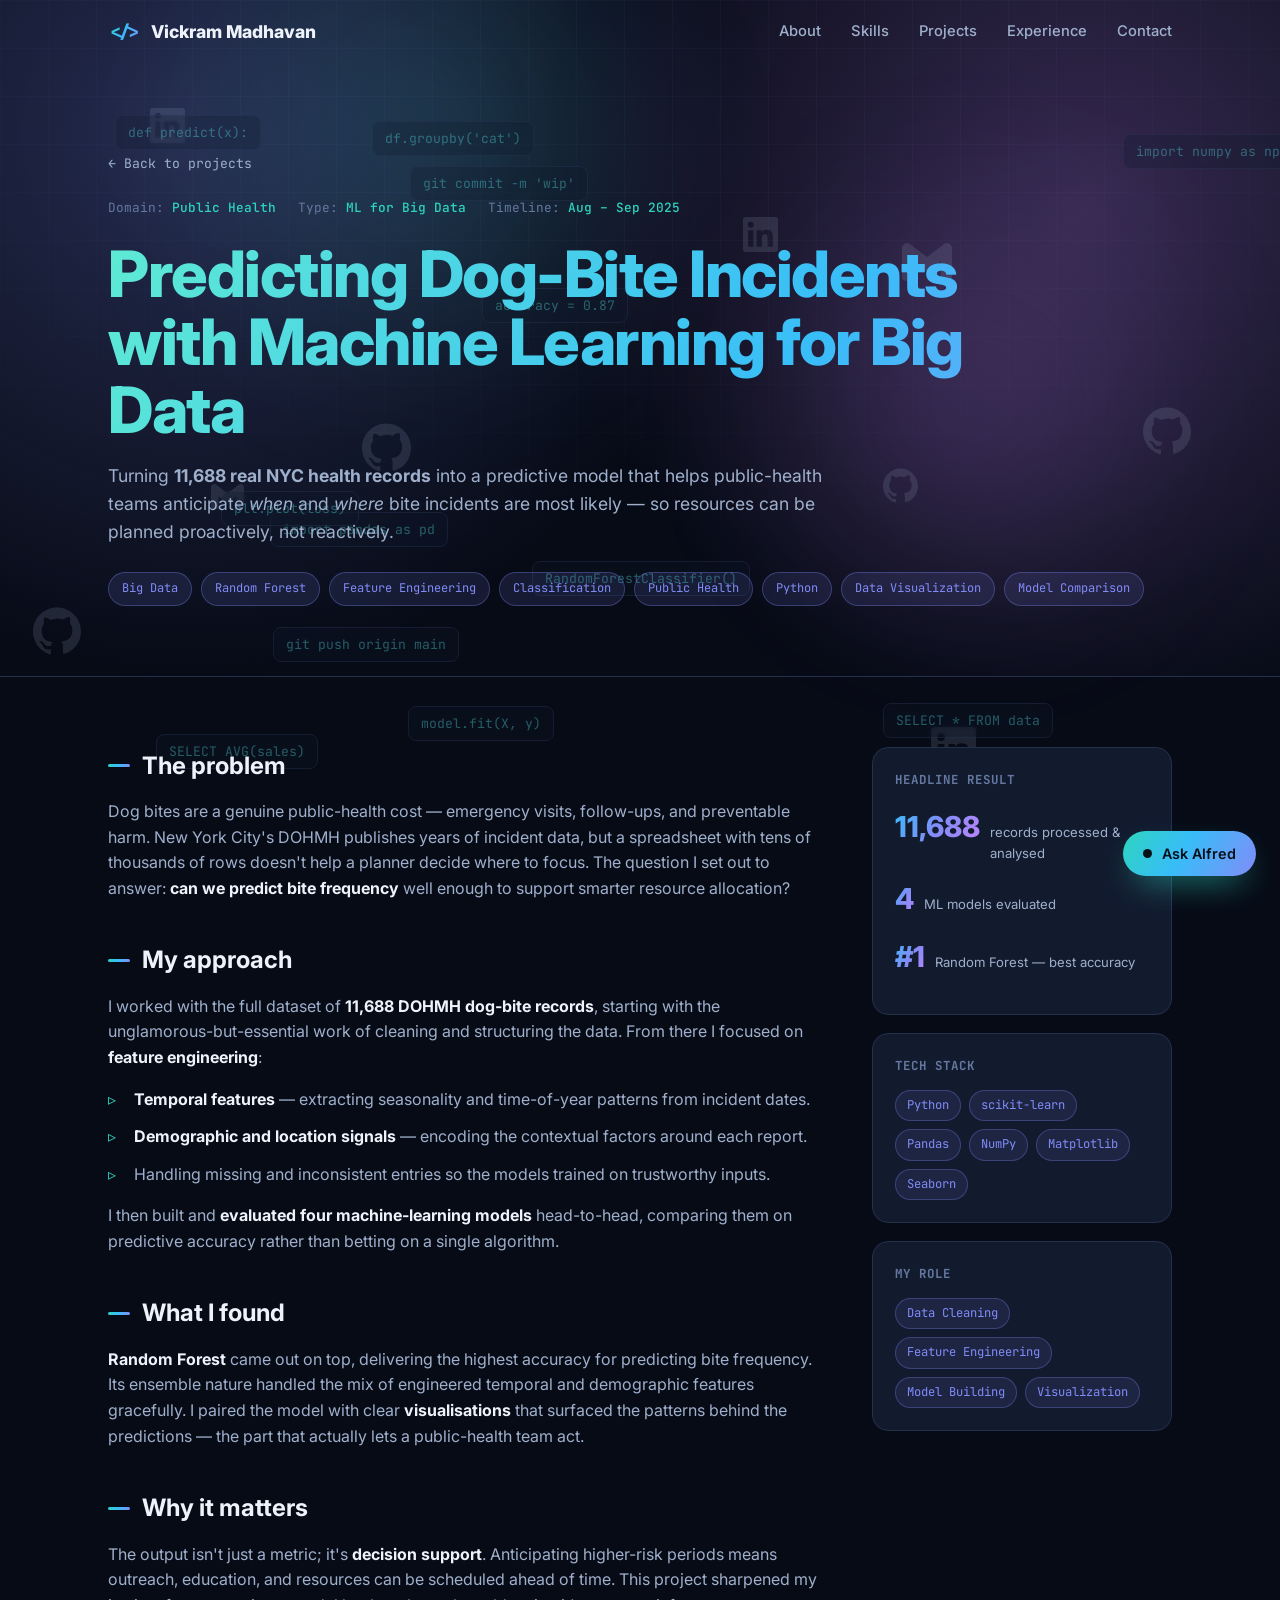
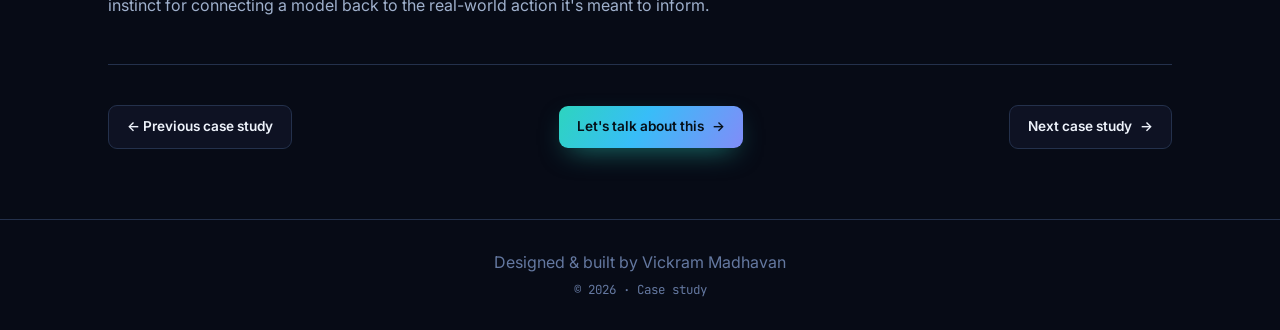
==== commit 350dc6f1: "Projects: lead with 4 strongest; demote Dog Bite and others into More on GitHub Co-authored-by: Curs" ====
--- a/projects/dog-bite-prediction.html
+++ b/projects/dog-bite-prediction.html
@@ -9,7 +9,7 @@
   <link rel="preconnect" href="https://fonts.googleapis.com" />
   <link rel="preconnect" href="https://fonts.gstatic.com" crossorigin />
   <link href="https://fonts.googleapis.com/css2?family=Inter:wght@400;500;600;700;800&family=JetBrains+Mono:wght@400;500&display=swap" rel="stylesheet" />
-  <link rel="stylesheet" href="../styles.css?v=10" />
+  <link rel="stylesheet" href="../styles.css?v=11" />
 </head>
 <body class="accent-indigo">
   <div class="bg-grid" aria-hidden="true"></div>
@@ -153,6 +153,6 @@
     </div>
   </footer>
 
-  <script src="../script.js?v=10"></script>
+  <script src="../script.js?v=11"></script>
 </body>
 </html>
--- a/styles.css
+++ b/styles.css
@@ -422,6 +422,27 @@
 .projects-empty { text-align: center; color: var(--text-dim); padding: 30px; font-size: 1rem; }
 .projects-empty b { color: var(--c-teal); }
 
+.projects-more {
+  margin-top: 42px; padding: 26px 28px; border-radius: 16px;
+  border: 1px solid var(--border); background: var(--surface);
+}
+.projects-more__head h3 { margin: 0 0 6px; font-size: 1.15rem; }
+.projects-more__head p { margin: 0 0 18px; color: var(--text-dim); font-size: 0.92rem; }
+.projects-more__list { list-style: none; margin: 0; padding: 0; display: grid; gap: 10px; }
+.projects-more__list a {
+  display: flex; align-items: baseline; justify-content: space-between; gap: 16px; flex-wrap: wrap;
+  padding: 12px 14px; border-radius: 10px; border: 1px solid var(--border);
+  color: var(--text); text-decoration: none; transition: border-color 0.2s, transform 0.2s, background 0.2s;
+}
+.projects-more__list a:hover { border-color: var(--c-teal); background: rgba(45,212,191,0.06); transform: translateY(-1px); }
+.projects-more__title { font-weight: 600; }
+.projects-more__meta { font-family: var(--mono); font-size: 0.78rem; color: var(--text-mute); }
+.projects-more__all {
+  display: inline-flex; margin-top: 18px; font-family: var(--mono); font-size: 0.85rem;
+  color: var(--c-teal); text-decoration: none;
+}
+.projects-more__all:hover { text-decoration: underline; }
+
 /* ===== Chatbot widget ===== */
 .chat-fab {
   position: fixed; bottom: 24px; right: 24px; z-index: 300;
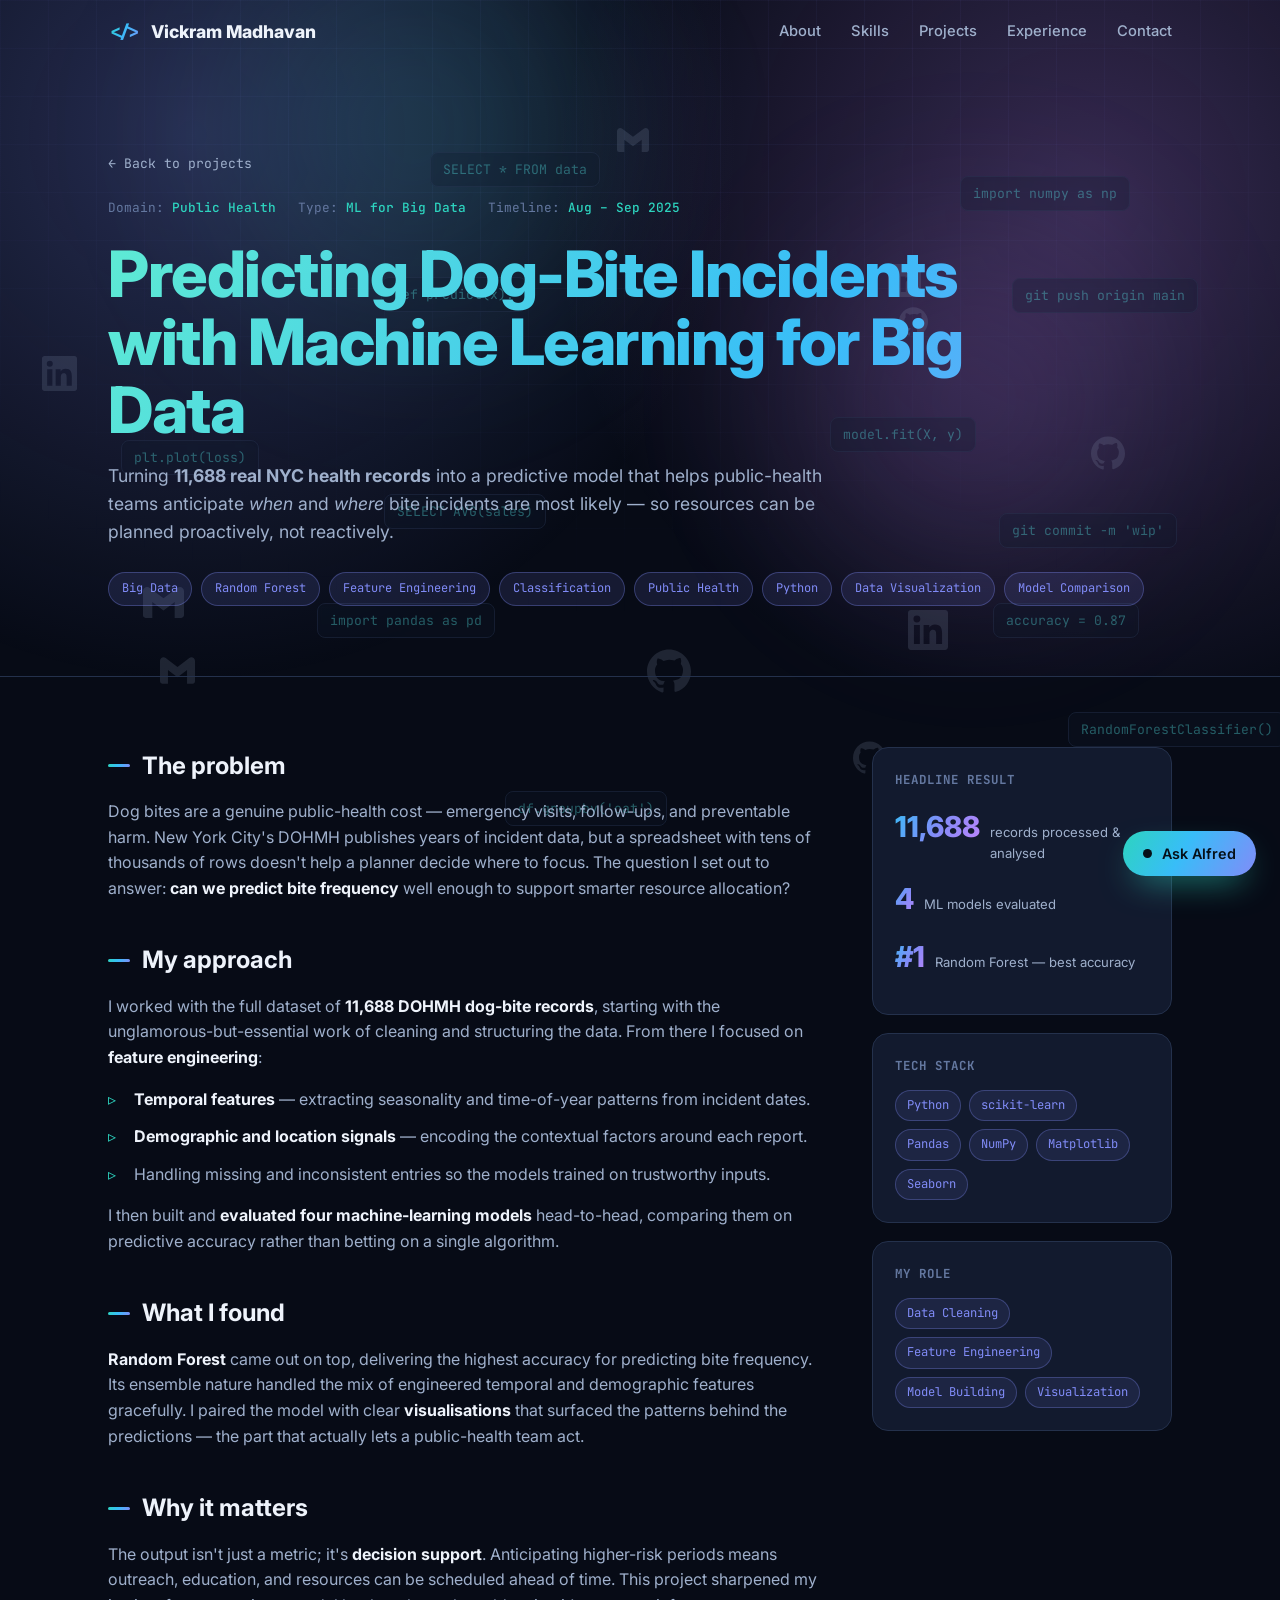
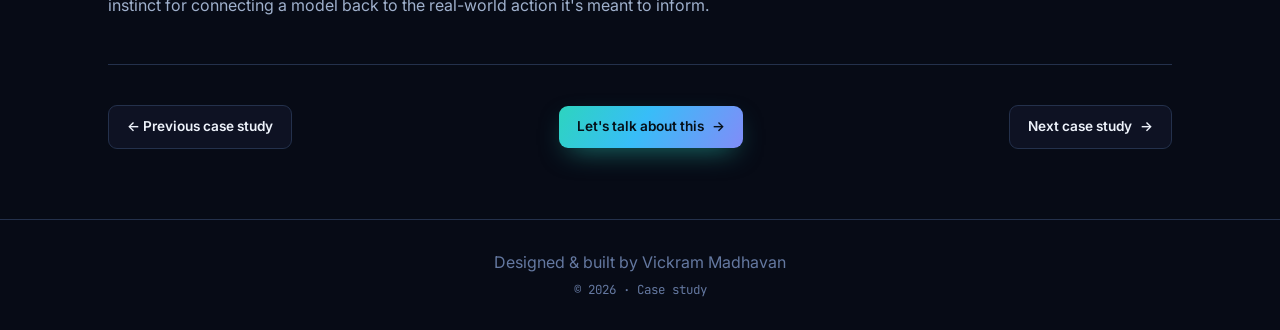
==== commit 60fe42c4: "Keep Obesity featured; remove Dog Bite from promoted projects and Alfred responses Co-authored-by: C" ====
--- a/projects/dog-bite-prediction.html
+++ b/projects/dog-bite-prediction.html
@@ -9,7 +9,7 @@
   <link rel="preconnect" href="https://fonts.googleapis.com" />
   <link rel="preconnect" href="https://fonts.gstatic.com" crossorigin />
   <link href="https://fonts.googleapis.com/css2?family=Inter:wght@400;500;600;700;800&family=JetBrains+Mono:wght@400;500&display=swap" rel="stylesheet" />
-  <link rel="stylesheet" href="../styles.css?v=11" />
+  <link rel="stylesheet" href="../styles.css?v=12" />
 </head>
 <body class="accent-indigo">
   <div class="bg-grid" aria-hidden="true"></div>
@@ -153,6 +153,6 @@
     </div>
   </footer>
 
-  <script src="../script.js?v=11"></script>
+  <script src="../script.js?v=12"></script>
 </body>
 </html>
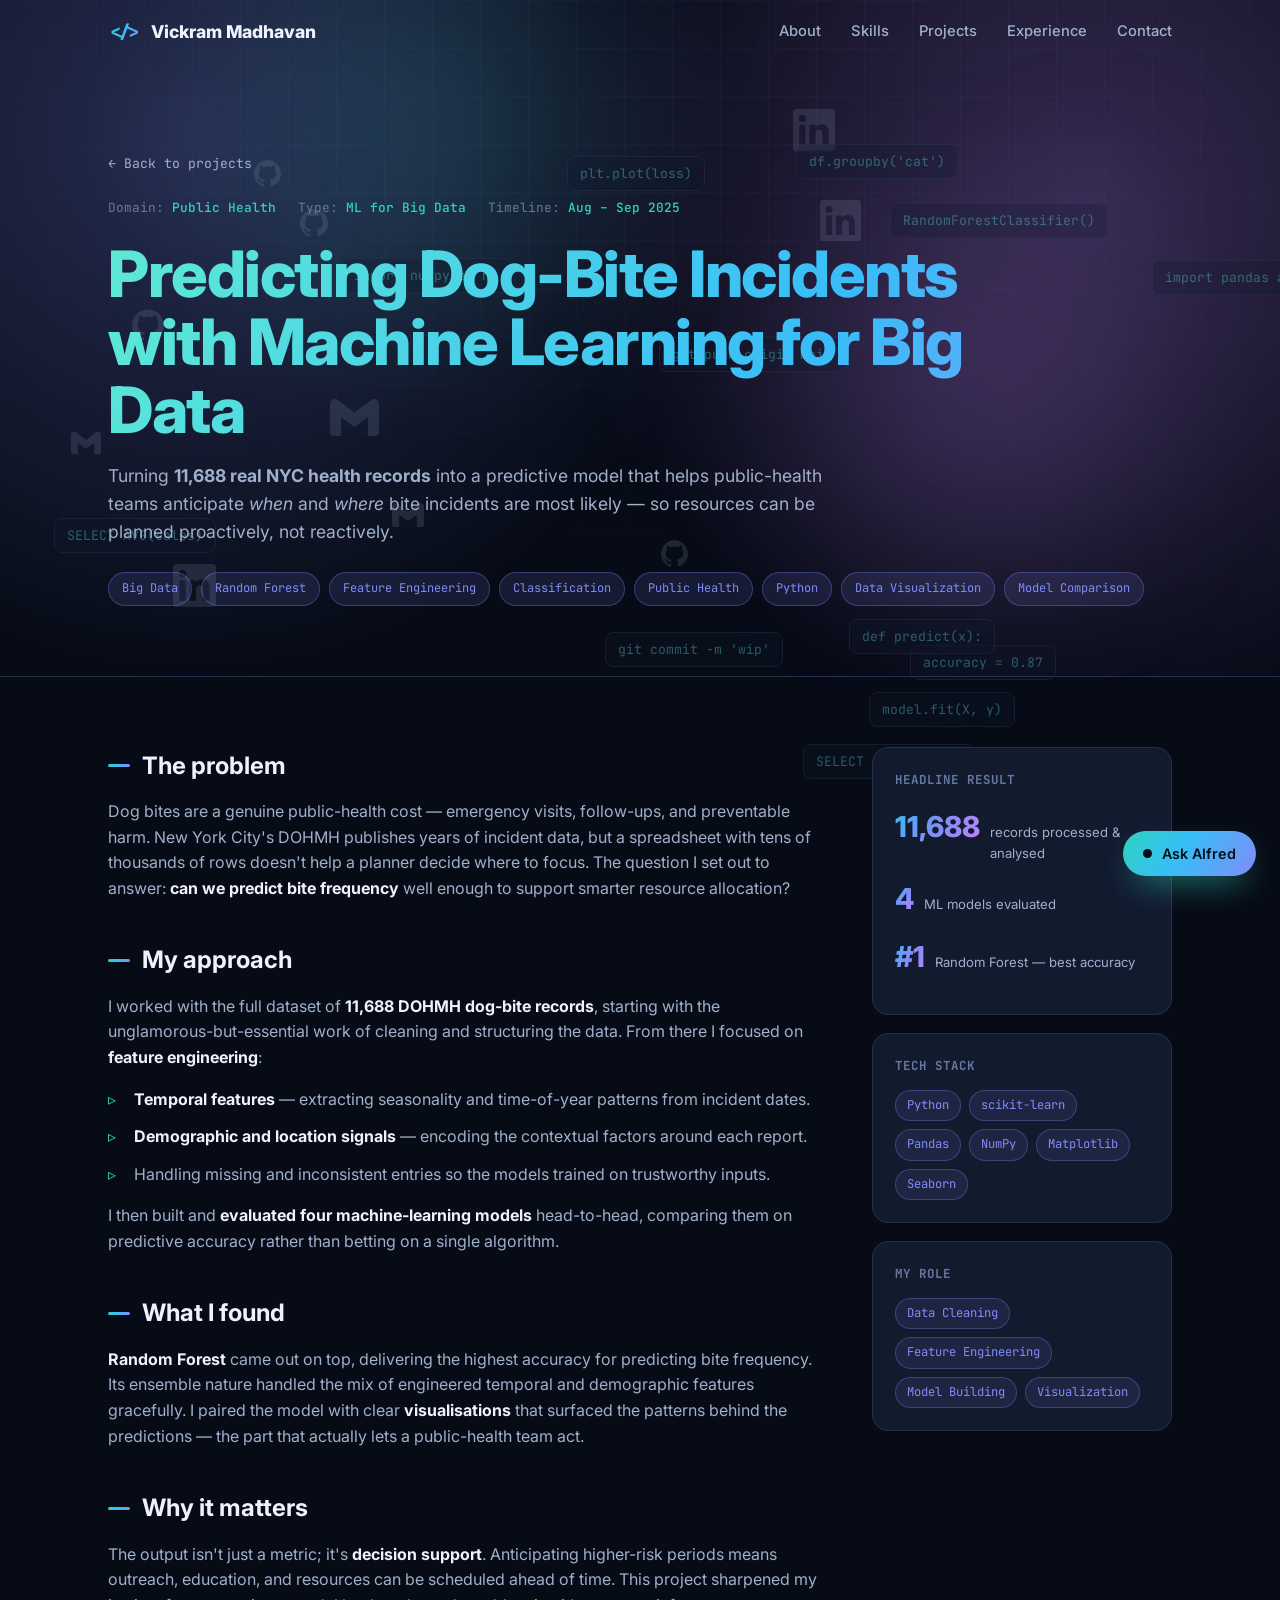
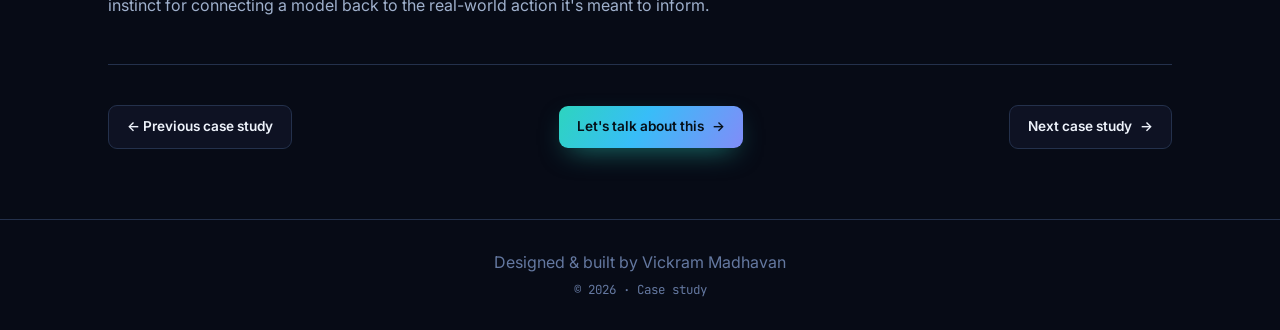
==== commit 52e30c17: "Focus portfolio: 6 skills, 2 featured projects, Data Analyst only, resume wording, experience data w" ====
--- a/projects/dog-bite-prediction.html
+++ b/projects/dog-bite-prediction.html
@@ -9,7 +9,7 @@
   <link rel="preconnect" href="https://fonts.googleapis.com" />
   <link rel="preconnect" href="https://fonts.gstatic.com" crossorigin />
   <link href="https://fonts.googleapis.com/css2?family=Inter:wght@400;500;600;700;800&family=JetBrains+Mono:wght@400;500&display=swap" rel="stylesheet" />
-  <link rel="stylesheet" href="../styles.css?v=12" />
+  <link rel="stylesheet" href="../styles.css?v=13" />
 </head>
 <body class="accent-indigo">
   <div class="bg-grid" aria-hidden="true"></div>
@@ -153,6 +153,6 @@
     </div>
   </footer>
 
-  <script src="../script.js?v=12"></script>
+  <script src="../script.js?v=13"></script>
 </body>
 </html>
--- a/styles.css
+++ b/styles.css
@@ -210,6 +210,9 @@
 
 /* ===== Skills ===== */
 .skills { display: grid; grid-template-columns: repeat(auto-fit, minmax(280px, 1fr)); gap: 22px; }
+.skills--compact { grid-template-columns: repeat(auto-fit, minmax(160px, 1fr)); gap: 16px; }
+.skills--compact .skill-card { padding: 18px 16px; }
+.skills--compact .skill-card h3 { font-size: 0.95rem; margin-bottom: 10px; }
 .skill-card {
   --card-accent: var(--c-teal); --card-accent-2: var(--c-sky);
   position: relative; background: var(--surface); border: 1px solid var(--border);
@@ -324,6 +327,49 @@
   background:
     radial-gradient(circle at 15% 20%, color-mix(in srgb, var(--card-accent, #2dd4bf) 26%, transparent), transparent 45%),
     radial-gradient(circle at 85% 30%, color-mix(in srgb, var(--card-accent-2, #818cf8) 26%, transparent), transparent 45%);
+}
+.page-banner::after {
+  content: ""; position: absolute; inset: 0; z-index: -1; pointer-events: none; opacity: 0;
+  background: linear-gradient(110deg, transparent 30%, color-mix(in srgb, var(--card-accent, #2dd4bf) 18%, transparent) 50%, transparent 70%);
+  transform: translateX(-40%);
+}
+.page-banner.is-animated::before { animation: bannerGlow 5s ease-in-out infinite alternate; }
+.page-banner.is-animated::after { animation: bannerSweep 1.4s cubic-bezier(0.22, 1, 0.36, 1) both; }
+.page-banner.is-animated h1 { animation: bannerTitleIn 0.85s cubic-bezier(0.22, 1, 0.36, 1) both; }
+.page-banner.is-animated .page-banner__lead,
+.page-banner.is-animated .page-banner__meta,
+.page-banner.is-animated .kw-pills,
+.page-banner.is-animated .page-banner__back {
+  animation: bannerFadeUp 0.7s ease both;
+}
+.page-banner.is-animated .page-banner__meta { animation-delay: 0.12s; }
+.page-banner.is-animated .page-banner__lead { animation-delay: 0.2s; }
+.page-banner.is-animated .kw-pills { animation-delay: 0.3s; }
+@keyframes bannerGlow {
+  from { filter: saturate(1) brightness(1); transform: scale(1); }
+  to { filter: saturate(1.25) brightness(1.15); transform: scale(1.04); }
+}
+@keyframes bannerSweep {
+  0% { opacity: 0; transform: translateX(-45%); }
+  35% { opacity: 1; }
+  100% { opacity: 0; transform: translateX(45%); }
+}
+@keyframes bannerTitleIn {
+  from { opacity: 0; transform: translateY(18px) scale(0.98); letter-spacing: -0.5px; }
+  to { opacity: 1; transform: translateY(0) scale(1); letter-spacing: -1.5px; }
+}
+@keyframes bannerFadeUp {
+  from { opacity: 0; transform: translateY(14px); }
+  to { opacity: 1; transform: translateY(0); }
+}
+@media (prefers-reduced-motion: reduce) {
+  .page-banner.is-animated::before,
+  .page-banner.is-animated::after,
+  .page-banner.is-animated h1,
+  .page-banner.is-animated .page-banner__lead,
+  .page-banner.is-animated .page-banner__meta,
+  .page-banner.is-animated .kw-pills,
+  .page-banner.is-animated .page-banner__back { animation: none; }
 }
 .page-banner__back { display: inline-flex; align-items: center; gap: 8px; font-family: var(--mono); font-size: 0.82rem; color: var(--text-dim); margin-bottom: 24px; transition: color 0.2s, transform 0.2s; }
 .page-banner__back:hover { color: var(--c-teal); transform: translateX(-3px); }
@@ -442,6 +488,12 @@
   color: var(--c-teal); text-decoration: none;
 }
 .projects-more__all:hover { text-decoration: underline; }
+.projects-more--simple {
+  margin-top: 28px; padding: 18px 22px; text-align: center;
+  border-style: dashed;
+}
+.projects-more--simple p { margin: 0; color: var(--text-dim); }
+.projects-more--simple a { color: var(--c-teal); font-weight: 600; }
 
 /* ===== Chatbot widget ===== */
 .chat-fab {
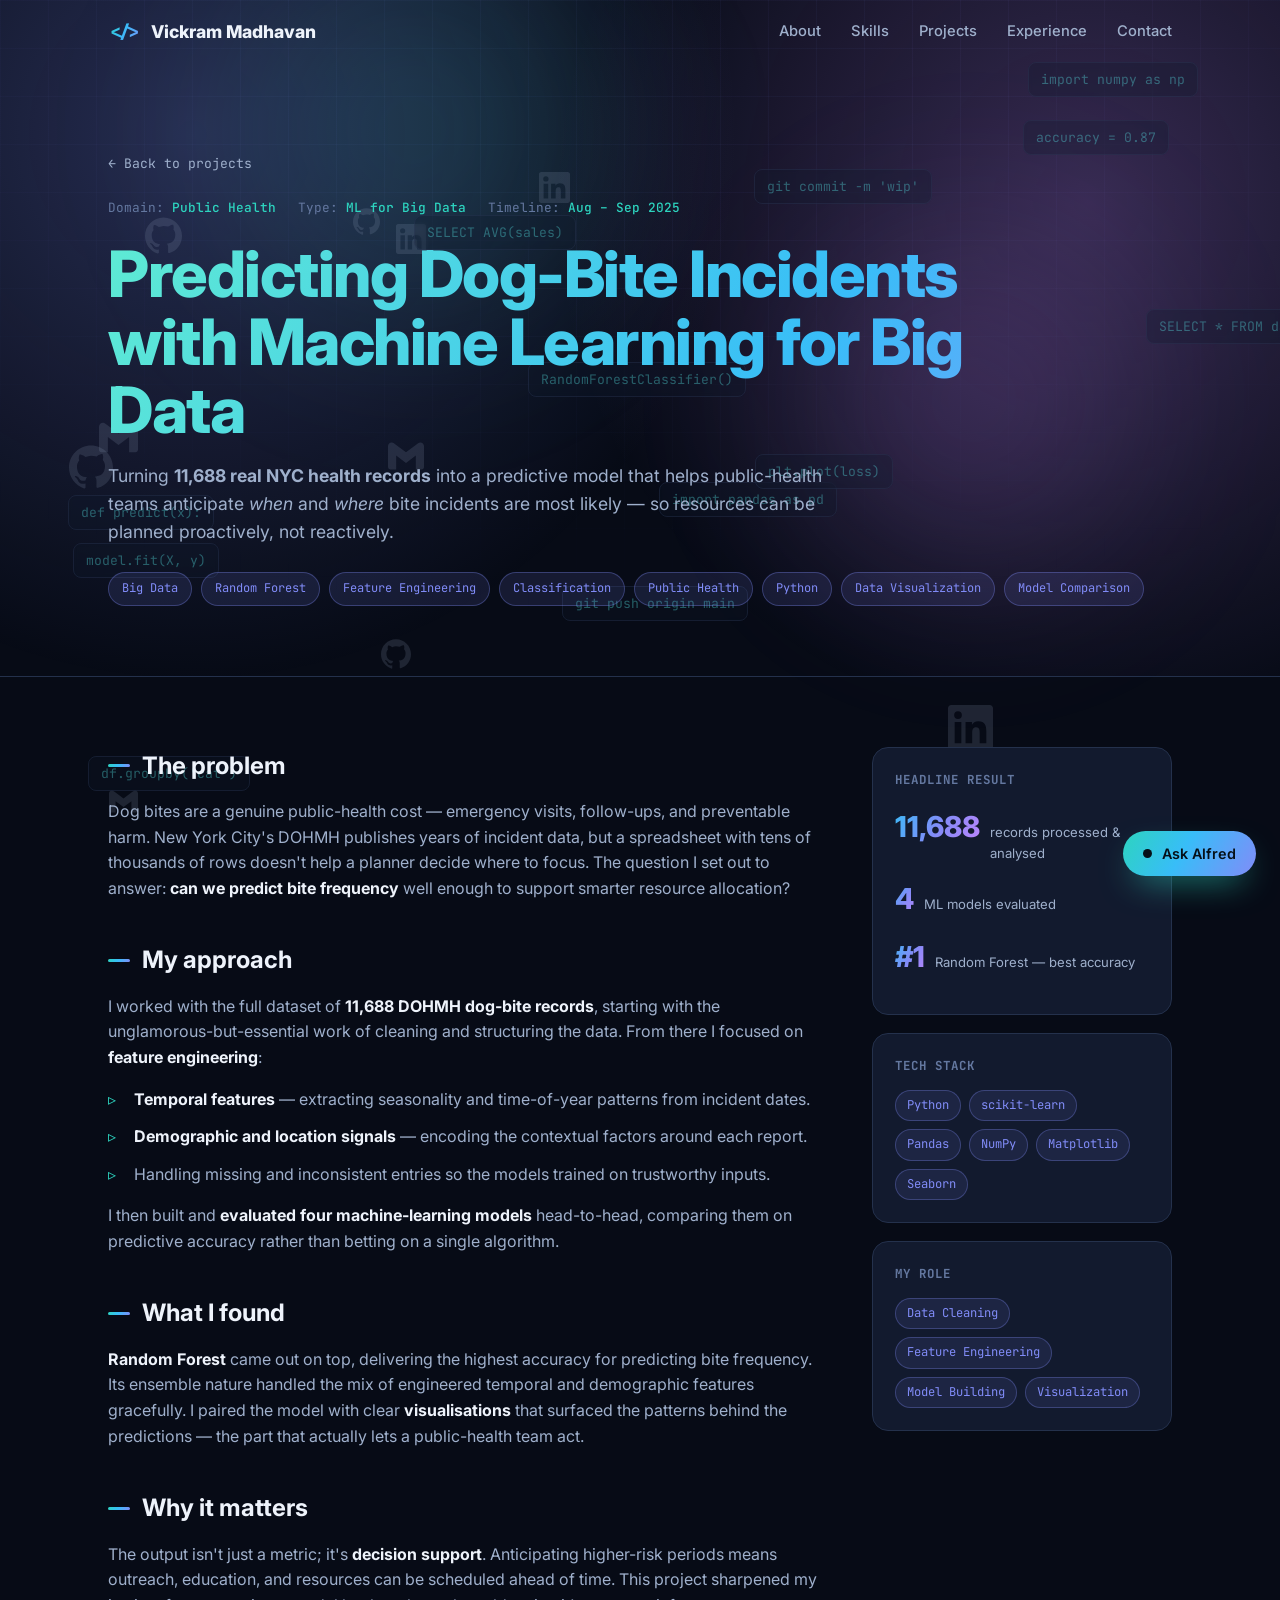
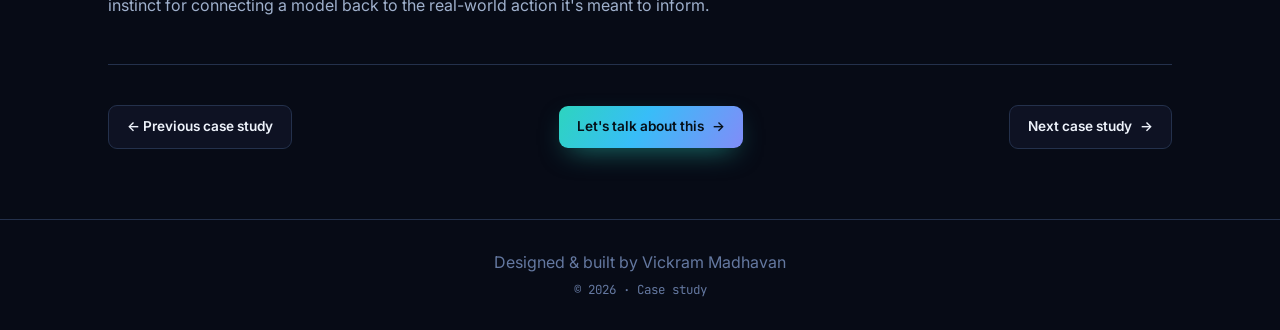
==== commit 935c5303: "Hero title: Data Analyst; rewrite experience narratives around analysis and visualisation Co-authore" ====
--- a/projects/dog-bite-prediction.html
+++ b/projects/dog-bite-prediction.html
@@ -9,7 +9,7 @@
   <link rel="preconnect" href="https://fonts.googleapis.com" />
   <link rel="preconnect" href="https://fonts.gstatic.com" crossorigin />
   <link href="https://fonts.googleapis.com/css2?family=Inter:wght@400;500;600;700;800&family=JetBrains+Mono:wght@400;500&display=swap" rel="stylesheet" />
-  <link rel="stylesheet" href="../styles.css?v=13" />
+  <link rel="stylesheet" href="../styles.css?v=14" />
 </head>
 <body class="accent-indigo">
   <div class="bg-grid" aria-hidden="true"></div>
@@ -153,6 +153,6 @@
     </div>
   </footer>
 
-  <script src="../script.js?v=13"></script>
+  <script src="../script.js?v=14"></script>
 </body>
 </html>
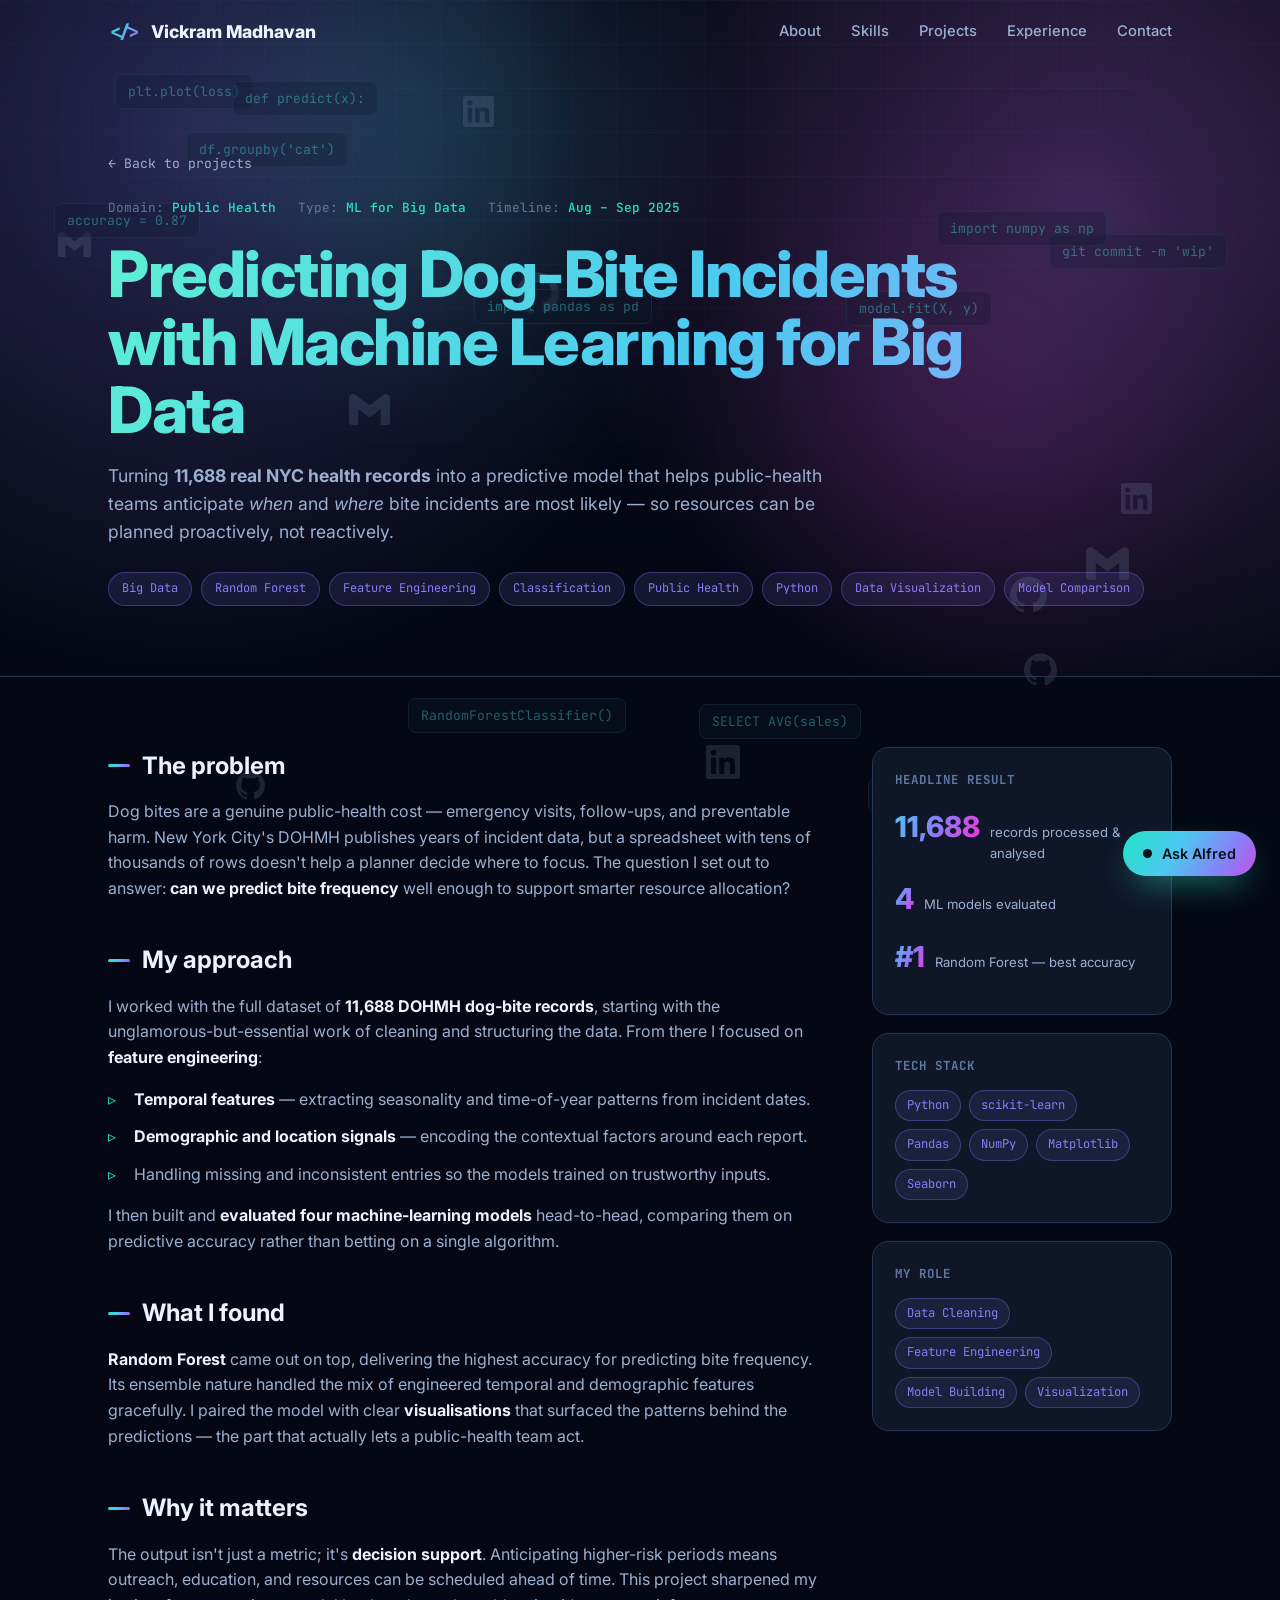
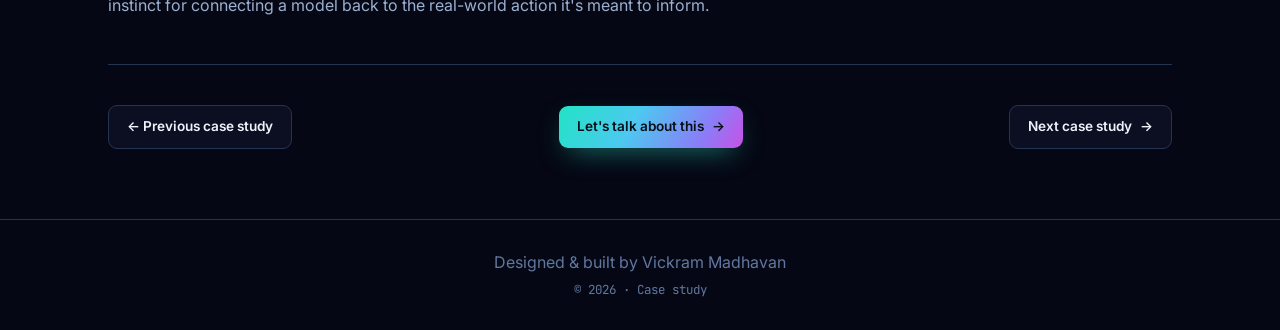
==== commit e30ee911: "Redesign skills as chip cloud; project hover chart banners; aspiring DA tagline; soft-futurist neon " ====
--- a/projects/dog-bite-prediction.html
+++ b/projects/dog-bite-prediction.html
@@ -9,7 +9,7 @@
   <link rel="preconnect" href="https://fonts.googleapis.com" />
   <link rel="preconnect" href="https://fonts.gstatic.com" crossorigin />
   <link href="https://fonts.googleapis.com/css2?family=Inter:wght@400;500;600;700;800&family=JetBrains+Mono:wght@400;500&display=swap" rel="stylesheet" />
-  <link rel="stylesheet" href="../styles.css?v=14" />
+  <link rel="stylesheet" href="../styles.css?v=15" />
 </head>
 <body class="accent-indigo">
   <div class="bg-grid" aria-hidden="true"></div>
@@ -153,6 +153,6 @@
     </div>
   </footer>
 
-  <script src="../script.js?v=14"></script>
+  <script src="../script.js?v=15"></script>
 </body>
 </html>
--- a/styles.css
+++ b/styles.css
@@ -1,33 +1,34 @@
 /* ===== Design tokens ===== */
 :root {
-  --bg: #070b16;
-  --bg-soft: #0d1324;
-  --surface: #121a2e;
-  --surface-2: #182238;
-  --border: #24314c;
+  --bg: #050814;
+  --bg-soft: #0a1020;
+  --surface: #0e1628;
+  --surface-2: #141e34;
+  --border: #243552;
   --text: #eef3fb;
-  --text-dim: #9fb0cc;
-  --text-mute: #6478a0;
-
-  /* Vibrant accent system */
-  --c-teal: #2dd4bf;
-  --c-sky: #38bdf8;
-  --c-indigo: #818cf8;
-  --c-purple: #c084fc;
-  --c-pink: #f472b6;
-  --c-amber: #fbbf24;
-
-  --accent: #2dd4bf;
-  --accent-2: #818cf8;
-
-  /* Gradients */
-  --grad-primary: linear-gradient(120deg, #2dd4bf 0%, #38bdf8 45%, #818cf8 100%);
-  --grad-warm: linear-gradient(120deg, #fbbf24 0%, #f472b6 55%, #c084fc 100%);
-  --grad-cool: linear-gradient(120deg, #38bdf8 0%, #818cf8 50%, #c084fc 100%);
-  --grad-text: linear-gradient(120deg, #5eead4, #38bdf8 40%, #a78bfa 75%, #f472b6);
-
-  --shadow: 0 24px 70px -24px rgba(0, 0, 0, 0.7);
-  --shadow-glow: 0 20px 60px -22px rgba(56, 189, 248, 0.45);
+  --text-dim: #9bb0d0;
+  --text-mute: #6078a0;
+
+  /* Soft-futurist accents (cyber-lean, not full cyberpunk) */
+  --c-teal: #22e3c5;
+  --c-sky: #4cc9f0;
+  --c-indigo: #8b7cf7;
+  --c-purple: #d07cff;
+  --c-pink: #ff5ec8;
+  --c-amber: #ffd166;
+  --c-neon: #39ffd0;
+  --c-magenta: #ff2bd6;
+
+  --accent: #22e3c5;
+  --accent-2: #8b7cf7;
+
+  --grad-primary: linear-gradient(120deg, #22e3c5 0%, #4cc9f0 40%, #8b7cf7 78%, #ff2bd6 120%);
+  --grad-warm: linear-gradient(120deg, #ffd166 0%, #ff5ec8 55%, #d07cff 100%);
+  --grad-cool: linear-gradient(120deg, #4cc9f0 0%, #8b7cf7 50%, #ff2bd6 100%);
+  --grad-text: linear-gradient(120deg, #5ef0d4, #4cc9f0 35%, #b39aff 70%, #ff5ec8);
+
+  --shadow: 0 24px 70px -24px rgba(0, 0, 0, 0.75);
+  --shadow-glow: 0 0 40px -8px rgba(34, 227, 197, 0.45);
   --radius: 16px;
   --max: 1120px;
   --mono: "JetBrains Mono", monospace;
@@ -54,9 +55,9 @@
 .bg-grid {
   position: fixed; inset: 0; z-index: -3;
   background-image:
-    linear-gradient(rgba(129, 140, 248, 0.045) 1px, transparent 1px),
-    linear-gradient(90deg, rgba(129, 140, 248, 0.045) 1px, transparent 1px);
-  background-size: 48px 48px;
+    linear-gradient(rgba(76, 201, 240, 0.04) 1px, transparent 1px),
+    linear-gradient(90deg, rgba(255, 43, 214, 0.035) 1px, transparent 1px);
+  background-size: 44px 44px;
   mask-image: radial-gradient(ellipse 90% 70% at 50% 0%, #000 35%, transparent 100%);
 }
 .bg-glow { position: fixed; inset: 0; z-index: -2; pointer-events: none; overflow: hidden; }
@@ -65,13 +66,24 @@
 }
 .bg-glow::before {
   top: -180px; left: 8%; width: 620px; height: 620px;
-  background: radial-gradient(circle, rgba(45, 212, 191, 0.20), transparent 62%);
+  background: radial-gradient(circle, rgba(34, 227, 197, 0.22), transparent 62%);
   animation: floatA 16s ease-in-out infinite;
 }
 .bg-glow::after {
   top: 120px; right: 2%; width: 560px; height: 560px;
-  background: radial-gradient(circle, rgba(192, 132, 252, 0.20), transparent 62%);
+  background: radial-gradient(circle, rgba(255, 43, 214, 0.16), transparent 62%);
   animation: floatB 20s ease-in-out infinite;
+}
+body::after {
+  content: ""; position: fixed; inset: 0; z-index: 4000; pointer-events: none;
+  background: repeating-linear-gradient(
+    0deg,
+    transparent,
+    transparent 2px,
+    rgba(76, 201, 240, 0.015) 2px,
+    rgba(76, 201, 240, 0.015) 3px
+  );
+  opacity: 0.55;
 }
 @keyframes floatA { 0%,100% { transform: translate(0,0); } 50% { transform: translate(40px, 50px); } }
 @keyframes floatB { 0%,100% { transform: translate(0,0); } 50% { transform: translate(-50px, 30px); } }
@@ -210,9 +222,47 @@
 
 /* ===== Skills ===== */
 .skills { display: grid; grid-template-columns: repeat(auto-fit, minmax(280px, 1fr)); gap: 22px; }
-.skills--compact { grid-template-columns: repeat(auto-fit, minmax(160px, 1fr)); gap: 16px; }
-.skills--compact .skill-card { padding: 18px 16px; }
-.skills--compact .skill-card h3 { font-size: 0.95rem; margin-bottom: 10px; }
+.skills-cloud {
+  display: flex; flex-wrap: wrap; gap: 12px; justify-content: center;
+  padding: 28px 24px; border-radius: 20px;
+  background:
+    linear-gradient(145deg, rgba(34, 227, 197, 0.06), rgba(255, 43, 214, 0.05)),
+    var(--surface);
+  border: 1px solid color-mix(in srgb, var(--c-teal) 35%, var(--border));
+  box-shadow: inset 0 0 40px rgba(76, 201, 240, 0.04), var(--shadow-glow);
+  position: relative; overflow: hidden;
+}
+.skills-cloud::before {
+  content: ""; position: absolute; inset: 0; pointer-events: none;
+  background: linear-gradient(90deg, transparent, rgba(76, 201, 240, 0.08), transparent);
+  transform: translateX(-100%); animation: skillSweep 7s ease-in-out infinite;
+}
+@keyframes skillSweep {
+  0%, 55%, 100% { transform: translateX(-100%); }
+  70% { transform: translateX(100%); }
+}
+.skill-chip {
+  position: relative; z-index: 1; cursor: pointer; appearance: none;
+  font-family: var(--mono); font-size: 0.86rem; font-weight: 500;
+  color: var(--text); padding: 12px 18px; border-radius: 999px;
+  background: rgba(8, 14, 28, 0.75);
+  border: 1px solid color-mix(in srgb, var(--c-sky) 40%, var(--border));
+  box-shadow: 0 0 0 0 rgba(34, 227, 197, 0);
+  transition: transform 0.2s, border-color 0.2s, box-shadow 0.2s, color 0.2s, background 0.2s;
+}
+.skill-chip:hover {
+  transform: translateY(-3px);
+  border-color: var(--c-teal);
+  color: #061018;
+  background: var(--grad-primary);
+  box-shadow: 0 0 24px rgba(34, 227, 197, 0.35);
+}
+.skill-chip.is-active {
+  color: #061018;
+  border-color: transparent;
+  background: var(--grad-primary);
+  box-shadow: 0 0 28px rgba(255, 43, 214, 0.25), 0 0 18px rgba(34, 227, 197, 0.35);
+}
 .skill-card {
   --card-accent: var(--c-teal); --card-accent-2: var(--c-sky);
   position: relative; background: var(--surface); border: 1px solid var(--border);
@@ -227,23 +277,67 @@
 .tags span { font-family: var(--mono); font-size: 0.76rem; color: var(--card-accent); background: color-mix(in srgb, var(--card-accent) 12%, transparent); border: 1px solid color-mix(in srgb, var(--card-accent) 30%, transparent); padding: 5px 11px; border-radius: 20px; }
 .accent-teal   { --card-accent: #2dd4bf; --card-accent-2: #38bdf8; }
 .accent-sky    { --card-accent: #38bdf8; --card-accent-2: #818cf8; }
-.accent-indigo { --card-accent: #818cf8; --card-accent-2: #c084fc; }
-.accent-purple { --card-accent: #c084fc; --card-accent-2: #f472b6; }
-.accent-pink   { --card-accent: #f472b6; --card-accent-2: #fbbf24; }
-.accent-amber  { --card-accent: #fbbf24; --card-accent-2: #f472b6; }
+.accent-indigo { --card-accent: var(--c-indigo); --card-accent-2: var(--c-purple); }
+.accent-purple { --card-accent: var(--c-purple); --card-accent-2: var(--c-magenta); }
+.accent-pink   { --card-accent: var(--c-pink); --card-accent-2: var(--c-amber); }
+.accent-amber  { --card-accent: var(--c-amber); --card-accent-2: var(--c-pink); }
 
 /* ===== Projects ===== */
 .projects { display: grid; grid-template-columns: repeat(2, 1fr); gap: 24px; }
 .project {
   --card-accent: var(--c-teal); --card-accent-2: var(--c-indigo);
   position: relative; background: var(--surface); border: 1px solid var(--border);
-  border-radius: var(--radius); padding: 30px; display: flex; flex-direction: column;
+  border-radius: var(--radius); padding: 0; display: flex; flex-direction: column;
   transition: transform 0.25s, box-shadow 0.25s, border-color 0.25s; overflow: hidden;
 }
-.project::before { content: ""; position: absolute; inset: 0 0 auto 0; height: 3px; background: linear-gradient(90deg, var(--card-accent), var(--card-accent-2)); transform: scaleX(0); transform-origin: left; transition: transform 0.3s; }
-.project:hover { transform: translateY(-8px); box-shadow: 0 26px 60px -28px color-mix(in srgb, var(--card-accent) 55%, black); border-color: var(--card-accent); }
+.project::before { content: ""; position: absolute; inset: 0 0 auto 0; height: 3px; background: linear-gradient(90deg, var(--card-accent), var(--c-magenta)); transform: scaleX(0); transform-origin: left; transition: transform 0.3s; z-index: 2; }
+.project:hover { transform: translateY(-8px); box-shadow: 0 0 0 1px color-mix(in srgb, var(--card-accent) 40%, transparent), 0 26px 60px -28px color-mix(in srgb, var(--card-accent) 55%, black); border-color: color-mix(in srgb, var(--card-accent) 55%, var(--border)); }
 .project:hover::before { transform: scaleX(1); }
-.project__top { display: flex; justify-content: space-between; align-items: center; margin-bottom: 20px; }
+.project__banner {
+  position: relative; height: 110px; overflow: hidden;
+  background:
+    radial-gradient(circle at 20% 30%, color-mix(in srgb, var(--card-accent) 22%, transparent), transparent 55%),
+    linear-gradient(180deg, #070d1c, #0b1426);
+  border-bottom: 1px solid color-mix(in srgb, var(--card-accent) 25%, var(--border));
+}
+.project__chart { width: 100%; height: 100%; display: block; opacity: 0.55; transition: opacity 0.3s; }
+.project__chart-line {
+  fill: none; stroke: var(--card-accent); stroke-width: 2.2;
+  stroke-linecap: round; stroke-linejoin: round;
+  stroke-dasharray: 420; stroke-dashoffset: 420;
+  filter: drop-shadow(0 0 6px color-mix(in srgb, var(--card-accent) 70%, transparent));
+}
+.project__chart-bars rect {
+  fill: color-mix(in srgb, var(--card-accent-2) 55%, transparent);
+  transform-box: fill-box;
+  transform-origin: bottom;
+  transform: scaleY(0.25);
+  transition: transform 0.55s cubic-bezier(0.22, 1, 0.36, 1), fill 0.3s;
+}
+.project__scan {
+  position: absolute; inset: 0 auto 0 0; width: 28%;
+  background: linear-gradient(90deg, transparent, color-mix(in srgb, var(--c-magenta) 25%, transparent), transparent);
+  opacity: 0; transform: translateX(-120%);
+}
+.project:hover .project__chart { opacity: 1; }
+.project:hover .project__chart-line { animation: chartDraw 1.1s ease forwards; }
+.project:hover .project__chart-bars rect { transform: scaleY(1); fill: color-mix(in srgb, var(--card-accent) 70%, transparent); }
+.project:hover .project__chart-bars rect:nth-child(2) { transition-delay: 0.05s; }
+.project:hover .project__chart-bars rect:nth-child(3) { transition-delay: 0.1s; }
+.project:hover .project__chart-bars rect:nth-child(4) { transition-delay: 0.15s; }
+.project:hover .project__chart-bars rect:nth-child(5) { transition-delay: 0.2s; }
+.project:hover .project__chart-bars rect:nth-child(6) { transition-delay: 0.25s; }
+.project:hover .project__chart-bars rect:nth-child(7) { transition-delay: 0.3s; }
+.project:hover .project__chart-bars rect:nth-child(8) { transition-delay: 0.35s; }
+.project:hover .project__chart-bars rect:nth-child(9) { transition-delay: 0.4s; }
+.project:hover .project__scan { opacity: 1; animation: scanRun 1.4s ease-in-out infinite; }
+@keyframes chartDraw { to { stroke-dashoffset: 0; } }
+@keyframes scanRun {
+  0% { transform: translateX(-120%); }
+  100% { transform: translateX(420%); }
+}
+.project__body { padding: 22px 24px 24px; display: flex; flex-direction: column; flex: 1; }
+.project__top { display: flex; justify-content: space-between; align-items: center; margin-bottom: 16px; }
 .project__folder { font-family: var(--mono); font-size: 1.6rem; background: linear-gradient(135deg, var(--card-accent), var(--card-accent-2)); -webkit-background-clip: text; background-clip: text; -webkit-text-fill-color: transparent; }
 .project__links { display: flex; gap: 16px; }
 .project__links a { font-family: var(--mono); font-size: 0.8rem; color: var(--text-dim); transition: color 0.2s; }
@@ -253,14 +347,20 @@
 .project__tech { display: flex; flex-wrap: wrap; gap: 8px; margin-bottom: 22px; }
 .project__tech li { font-family: var(--mono); font-size: 0.72rem; color: var(--text-dim); background: var(--surface-2); border: 1px solid var(--border); padding: 4px 10px; border-radius: 16px; }
 .project__cta {
-  align-self: flex-start; display: inline-flex; align-items: center; gap: 8px;
+  align-self: flex-start; display: inline-flex; align-items: center; gap: 8px; margin-right: 8px;
   font-weight: 600; font-size: 0.9rem; padding: 10px 18px; border-radius: 10px;
   color: var(--card-accent); border: 1px solid color-mix(in srgb, var(--card-accent) 40%, transparent);
   background: color-mix(in srgb, var(--card-accent) 8%, transparent); transition: 0.2s;
 }
-.project__cta:hover { background: linear-gradient(135deg, var(--card-accent), var(--card-accent-2)); color: #061018; transform: translateY(-2px); }
+.project__cta:hover { background: linear-gradient(135deg, var(--card-accent), var(--card-accent-2)); color: #061018; transform: translateY(-2px); box-shadow: 0 0 20px color-mix(in srgb, var(--card-accent) 40%, transparent); }
 .project__cta .btn__arrow { transition: transform 0.2s; }
 .project__cta:hover .btn__arrow { transform: translateX(4px); }
+@media (prefers-reduced-motion: reduce) {
+  .project:hover .project__chart-line,
+  .project:hover .project__scan,
+  .skills-cloud::before { animation: none; }
+  .project__chart-bars rect { transform: none; }
+}
 
 /* ===== Timeline ===== */
 .timeline { position: relative; padding-left: 32px; }
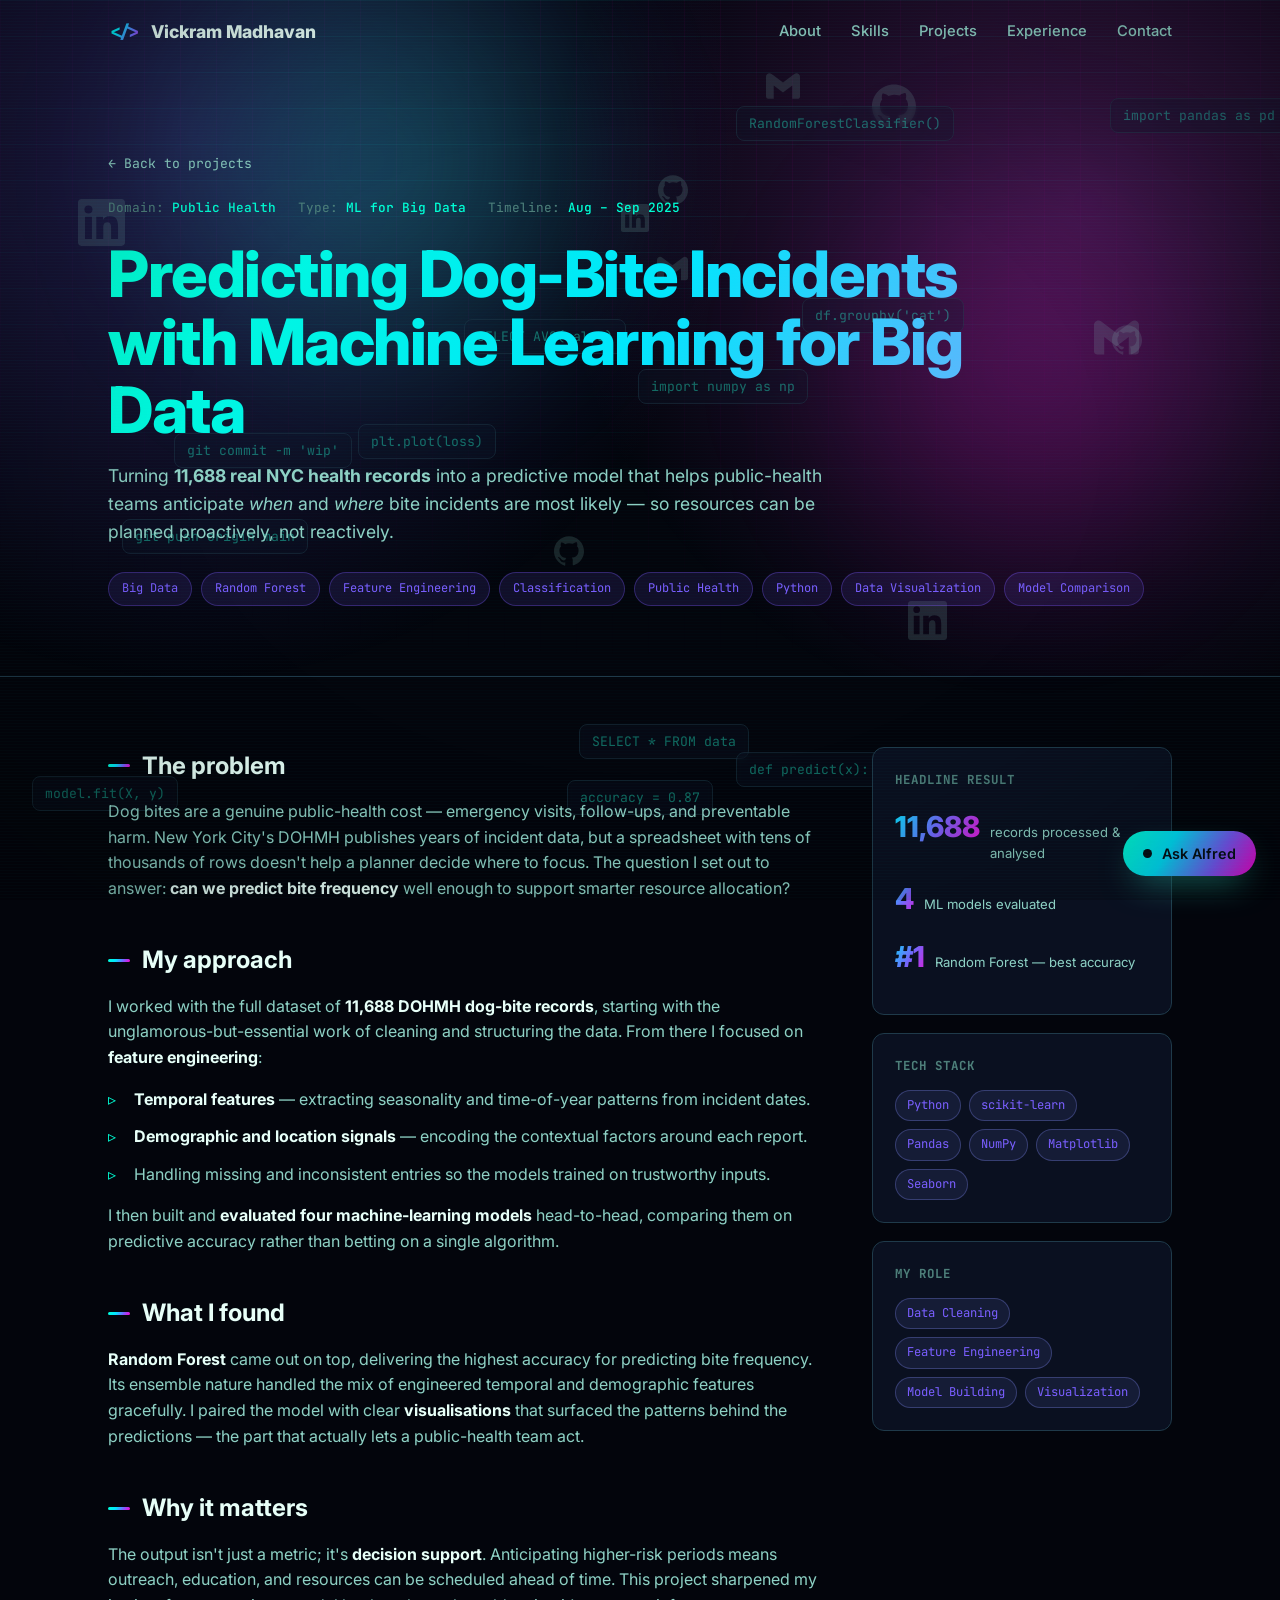
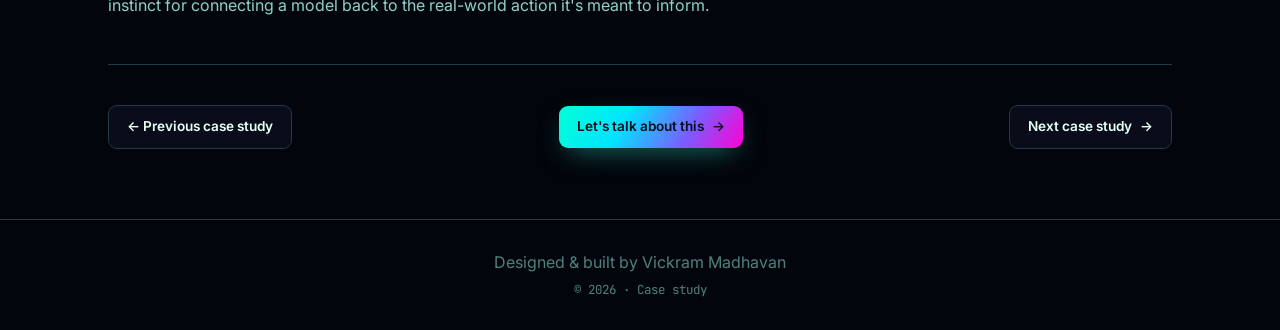
==== commit cb6eaeb9: "Cyberpunk theme boost; replace hover charts with terminal/code project banners Co-authored-by: Curso" ====
--- a/projects/dog-bite-prediction.html
+++ b/projects/dog-bite-prediction.html
@@ -9,7 +9,7 @@
   <link rel="preconnect" href="https://fonts.googleapis.com" />
   <link rel="preconnect" href="https://fonts.gstatic.com" crossorigin />
   <link href="https://fonts.googleapis.com/css2?family=Inter:wght@400;500;600;700;800&family=JetBrains+Mono:wght@400;500&display=swap" rel="stylesheet" />
-  <link rel="stylesheet" href="../styles.css?v=15" />
+  <link rel="stylesheet" href="../styles.css?v=16" />
 </head>
 <body class="accent-indigo">
   <div class="bg-grid" aria-hidden="true"></div>
@@ -153,6 +153,6 @@
     </div>
   </footer>
 
-  <script src="../script.js?v=15"></script>
+  <script src="../script.js?v=16"></script>
 </body>
 </html>
--- a/styles.css
+++ b/styles.css
@@ -1,35 +1,35 @@
 /* ===== Design tokens ===== */
 :root {
-  --bg: #050814;
-  --bg-soft: #0a1020;
-  --surface: #0e1628;
-  --surface-2: #141e34;
-  --border: #243552;
-  --text: #eef3fb;
-  --text-dim: #9bb0d0;
-  --text-mute: #6078a0;
-
-  /* Soft-futurist accents (cyber-lean, not full cyberpunk) */
-  --c-teal: #22e3c5;
-  --c-sky: #4cc9f0;
-  --c-indigo: #8b7cf7;
-  --c-purple: #d07cff;
-  --c-pink: #ff5ec8;
-  --c-amber: #ffd166;
-  --c-neon: #39ffd0;
-  --c-magenta: #ff2bd6;
-
-  --accent: #22e3c5;
-  --accent-2: #8b7cf7;
-
-  --grad-primary: linear-gradient(120deg, #22e3c5 0%, #4cc9f0 40%, #8b7cf7 78%, #ff2bd6 120%);
-  --grad-warm: linear-gradient(120deg, #ffd166 0%, #ff5ec8 55%, #d07cff 100%);
-  --grad-cool: linear-gradient(120deg, #4cc9f0 0%, #8b7cf7 50%, #ff2bd6 100%);
-  --grad-text: linear-gradient(120deg, #5ef0d4, #4cc9f0 35%, #b39aff 70%, #ff5ec8);
-
-  --shadow: 0 24px 70px -24px rgba(0, 0, 0, 0.75);
-  --shadow-glow: 0 0 40px -8px rgba(34, 227, 197, 0.45);
-  --radius: 16px;
+  --bg: #03050c;
+  --bg-soft: #070b16;
+  --surface: #0a1020;
+  --surface-2: #10182c;
+  --border: #1f3a4a;
+  --text: #e8fff8;
+  --text-dim: #8fd0c4;
+  --text-mute: #4f7f7a;
+
+  /* Cyberpunk neon */
+  --c-teal: #00ffd5;
+  --c-sky: #00e5ff;
+  --c-indigo: #7c5cff;
+  --c-purple: #d946ef;
+  --c-pink: #ff2ea6;
+  --c-amber: #f0ff3d;
+  --c-neon: #00ff9c;
+  --c-magenta: #ff00d4;
+
+  --accent: #00ffd5;
+  --accent-2: #ff00d4;
+
+  --grad-primary: linear-gradient(120deg, #00ffd5 0%, #00e5ff 35%, #7c5cff 70%, #ff00d4 100%);
+  --grad-warm: linear-gradient(120deg, #f0ff3d 0%, #ff2ea6 55%, #d946ef 100%);
+  --grad-cool: linear-gradient(120deg, #00e5ff 0%, #7c5cff 50%, #ff00d4 100%);
+  --grad-text: linear-gradient(120deg, #00ffd5, #00e5ff 30%, #b388ff 65%, #ff2ea6);
+
+  --shadow: 0 24px 70px -24px rgba(0, 0, 0, 0.85);
+  --shadow-glow: 0 0 36px -4px rgba(0, 255, 213, 0.55);
+  --radius: 12px;
   --max: 1120px;
   --mono: "JetBrains Mono", monospace;
   --sans: "Inter", system-ui, sans-serif;
@@ -38,6 +38,47 @@
 /* ===== Reset ===== */
 *, *::before, *::after { box-sizing: border-box; margin: 0; padding: 0; }
 html { scroll-behavior: smooth; scroll-padding-top: 90px; }
+a { color: inherit; text-decoration: none; }
+ul { list-style: none; }
+img { max-width: 100%; }
+.container { width: 100%; max-width: var(--max); margin-inline: auto; padding-inline: 28px; }
+
+/* ===== Background FX ===== */
+.bg-grid {
+  position: fixed; inset: 0; z-index: -3;
+  background-image:
+    linear-gradient(rgba(0, 255, 213, 0.055) 1px, transparent 1px),
+    linear-gradient(90deg, rgba(255, 0, 212, 0.045) 1px, transparent 1px);
+  background-size: 36px 36px;
+  mask-image: radial-gradient(ellipse 95% 75% at 50% 0%, #000 30%, transparent 100%);
+}
+.bg-glow { position: fixed; inset: 0; z-index: -2; pointer-events: none; overflow: hidden; }
+.bg-glow::before, .bg-glow::after {
+  content: ""; position: absolute; border-radius: 50%; filter: blur(60px);
+}
+.bg-glow::before {
+  top: -160px; left: 4%; width: 640px; height: 640px;
+  background: radial-gradient(circle, rgba(0, 255, 213, 0.28), transparent 62%);
+  animation: floatA 16s ease-in-out infinite;
+}
+.bg-glow::after {
+  top: 80px; right: -40px; width: 580px; height: 580px;
+  background: radial-gradient(circle, rgba(255, 0, 212, 0.22), transparent 62%);
+  animation: floatB 20s ease-in-out infinite;
+}
+body::after {
+  content: ""; position: fixed; inset: 0; z-index: 4000; pointer-events: none;
+  background:
+    repeating-linear-gradient(
+      0deg,
+      transparent,
+      transparent 2px,
+      rgba(0, 229, 255, 0.028) 2px,
+      rgba(0, 229, 255, 0.028) 3px
+    ),
+    radial-gradient(ellipse at center, transparent 50%, rgba(0, 0, 0, 0.35) 100%);
+  opacity: 0.7;
+}
 body {
   font-family: var(--sans);
   background: var(--bg);
@@ -45,45 +86,7 @@
   line-height: 1.6;
   overflow-x: hidden;
   -webkit-font-smoothing: antialiased;
-}
-a { color: inherit; text-decoration: none; }
-ul { list-style: none; }
-img { max-width: 100%; }
-.container { width: 100%; max-width: var(--max); margin-inline: auto; padding-inline: 28px; }
-
-/* ===== Background FX ===== */
-.bg-grid {
-  position: fixed; inset: 0; z-index: -3;
-  background-image:
-    linear-gradient(rgba(76, 201, 240, 0.04) 1px, transparent 1px),
-    linear-gradient(90deg, rgba(255, 43, 214, 0.035) 1px, transparent 1px);
-  background-size: 44px 44px;
-  mask-image: radial-gradient(ellipse 90% 70% at 50% 0%, #000 35%, transparent 100%);
-}
-.bg-glow { position: fixed; inset: 0; z-index: -2; pointer-events: none; overflow: hidden; }
-.bg-glow::before, .bg-glow::after {
-  content: ""; position: absolute; border-radius: 50%; filter: blur(70px);
-}
-.bg-glow::before {
-  top: -180px; left: 8%; width: 620px; height: 620px;
-  background: radial-gradient(circle, rgba(34, 227, 197, 0.22), transparent 62%);
-  animation: floatA 16s ease-in-out infinite;
-}
-.bg-glow::after {
-  top: 120px; right: 2%; width: 560px; height: 560px;
-  background: radial-gradient(circle, rgba(255, 43, 214, 0.16), transparent 62%);
-  animation: floatB 20s ease-in-out infinite;
-}
-body::after {
-  content: ""; position: fixed; inset: 0; z-index: 4000; pointer-events: none;
-  background: repeating-linear-gradient(
-    0deg,
-    transparent,
-    transparent 2px,
-    rgba(76, 201, 240, 0.015) 2px,
-    rgba(76, 201, 240, 0.015) 3px
-  );
-  opacity: 0.55;
+  text-shadow: 0 0 1px rgba(0, 255, 213, 0.08);
 }
 @keyframes floatA { 0%,100% { transform: translate(0,0); } 50% { transform: translate(40px, 50px); } }
 @keyframes floatB { 0%,100% { transform: translate(0,0); } 50% { transform: translate(-50px, 30px); } }
@@ -224,44 +227,40 @@
 .skills { display: grid; grid-template-columns: repeat(auto-fit, minmax(280px, 1fr)); gap: 22px; }
 .skills-cloud {
   display: flex; flex-wrap: wrap; gap: 12px; justify-content: center;
-  padding: 28px 24px; border-radius: 20px;
+  padding: 28px 24px; border-radius: 12px;
   background:
-    linear-gradient(145deg, rgba(34, 227, 197, 0.06), rgba(255, 43, 214, 0.05)),
+    linear-gradient(145deg, rgba(0, 255, 213, 0.07), rgba(255, 0, 212, 0.06)),
     var(--surface);
-  border: 1px solid color-mix(in srgb, var(--c-teal) 35%, var(--border));
-  box-shadow: inset 0 0 40px rgba(76, 201, 240, 0.04), var(--shadow-glow);
+  border: 1px solid color-mix(in srgb, var(--c-teal) 45%, var(--border));
+  box-shadow: inset 0 0 50px rgba(0, 229, 255, 0.05), 0 0 30px rgba(255, 0, 212, 0.08);
   position: relative; overflow: hidden;
 }
 .skills-cloud::before {
   content: ""; position: absolute; inset: 0; pointer-events: none;
-  background: linear-gradient(90deg, transparent, rgba(76, 201, 240, 0.08), transparent);
-  transform: translateX(-100%); animation: skillSweep 7s ease-in-out infinite;
-}
-@keyframes skillSweep {
-  0%, 55%, 100% { transform: translateX(-100%); }
-  70% { transform: translateX(100%); }
+  background: linear-gradient(90deg, transparent, rgba(0, 255, 213, 0.12), rgba(255, 0, 212, 0.1), transparent);
+  transform: translateX(-100%); animation: skillSweep 6s ease-in-out infinite;
 }
 .skill-chip {
   position: relative; z-index: 1; cursor: pointer; appearance: none;
   font-family: var(--mono); font-size: 0.86rem; font-weight: 500;
-  color: var(--text); padding: 12px 18px; border-radius: 999px;
-  background: rgba(8, 14, 28, 0.75);
-  border: 1px solid color-mix(in srgb, var(--c-sky) 40%, var(--border));
-  box-shadow: 0 0 0 0 rgba(34, 227, 197, 0);
+  color: var(--text); padding: 12px 18px; border-radius: 6px;
+  background: rgba(3, 8, 18, 0.85);
+  border: 1px solid color-mix(in srgb, var(--c-sky) 45%, var(--border));
+  box-shadow: 0 0 0 0 rgba(0, 255, 213, 0);
   transition: transform 0.2s, border-color 0.2s, box-shadow 0.2s, color 0.2s, background 0.2s;
 }
 .skill-chip:hover {
   transform: translateY(-3px);
   border-color: var(--c-teal);
-  color: #061018;
+  color: #031018;
   background: var(--grad-primary);
-  box-shadow: 0 0 24px rgba(34, 227, 197, 0.35);
+  box-shadow: 0 0 28px rgba(0, 255, 213, 0.4), 0 0 16px rgba(255, 0, 212, 0.2);
 }
 .skill-chip.is-active {
-  color: #061018;
+  color: #031018;
   border-color: transparent;
   background: var(--grad-primary);
-  box-shadow: 0 0 28px rgba(255, 43, 214, 0.25), 0 0 18px rgba(34, 227, 197, 0.35);
+  box-shadow: 0 0 30px rgba(255, 0, 212, 0.35), 0 0 18px rgba(0, 255, 213, 0.4);
 }
 .skill-card {
   --card-accent: var(--c-teal); --card-accent-2: var(--c-sky);
@@ -275,8 +274,8 @@
 .skill-card h3::before { content: ""; width: 10px; height: 10px; border-radius: 3px; background: linear-gradient(135deg, var(--card-accent), var(--card-accent-2)); }
 .tags { display: flex; flex-wrap: wrap; gap: 8px; }
 .tags span { font-family: var(--mono); font-size: 0.76rem; color: var(--card-accent); background: color-mix(in srgb, var(--card-accent) 12%, transparent); border: 1px solid color-mix(in srgb, var(--card-accent) 30%, transparent); padding: 5px 11px; border-radius: 20px; }
-.accent-teal   { --card-accent: #2dd4bf; --card-accent-2: #38bdf8; }
-.accent-sky    { --card-accent: #38bdf8; --card-accent-2: #818cf8; }
+.accent-teal   { --card-accent: var(--c-teal); --card-accent-2: var(--c-sky); }
+.accent-sky    { --card-accent: var(--c-sky); --card-accent-2: var(--c-indigo); }
 .accent-indigo { --card-accent: var(--c-indigo); --card-accent-2: var(--c-purple); }
 .accent-purple { --card-accent: var(--c-purple); --card-accent-2: var(--c-magenta); }
 .accent-pink   { --card-accent: var(--c-pink); --card-accent-2: var(--c-amber); }
@@ -294,72 +293,70 @@
 .project:hover { transform: translateY(-8px); box-shadow: 0 0 0 1px color-mix(in srgb, var(--card-accent) 40%, transparent), 0 26px 60px -28px color-mix(in srgb, var(--card-accent) 55%, black); border-color: color-mix(in srgb, var(--card-accent) 55%, var(--border)); }
 .project:hover::before { transform: scaleX(1); }
 .project__banner {
-  position: relative; height: 110px; overflow: hidden;
-  background:
-    radial-gradient(circle at 20% 30%, color-mix(in srgb, var(--card-accent) 22%, transparent), transparent 55%),
-    linear-gradient(180deg, #070d1c, #0b1426);
-  border-bottom: 1px solid color-mix(in srgb, var(--card-accent) 25%, var(--border));
-}
-.project__chart { width: 100%; height: 100%; display: block; opacity: 0.55; transition: opacity 0.3s; }
-.project__chart-line {
-  fill: none; stroke: var(--card-accent); stroke-width: 2.2;
-  stroke-linecap: round; stroke-linejoin: round;
-  stroke-dasharray: 420; stroke-dashoffset: 420;
-  filter: drop-shadow(0 0 6px color-mix(in srgb, var(--card-accent) 70%, transparent));
-}
-.project__chart-bars rect {
-  fill: color-mix(in srgb, var(--card-accent-2) 55%, transparent);
-  transform-box: fill-box;
-  transform-origin: bottom;
-  transform: scaleY(0.25);
-  transition: transform 0.55s cubic-bezier(0.22, 1, 0.36, 1), fill 0.3s;
-}
-.project__scan {
-  position: absolute; inset: 0 auto 0 0; width: 28%;
-  background: linear-gradient(90deg, transparent, color-mix(in srgb, var(--c-magenta) 25%, transparent), transparent);
-  opacity: 0; transform: translateX(-120%);
-}
-.project:hover .project__chart { opacity: 1; }
-.project:hover .project__chart-line { animation: chartDraw 1.1s ease forwards; }
-.project:hover .project__chart-bars rect { transform: scaleY(1); fill: color-mix(in srgb, var(--card-accent) 70%, transparent); }
-.project:hover .project__chart-bars rect:nth-child(2) { transition-delay: 0.05s; }
-.project:hover .project__chart-bars rect:nth-child(3) { transition-delay: 0.1s; }
-.project:hover .project__chart-bars rect:nth-child(4) { transition-delay: 0.15s; }
-.project:hover .project__chart-bars rect:nth-child(5) { transition-delay: 0.2s; }
-.project:hover .project__chart-bars rect:nth-child(6) { transition-delay: 0.25s; }
-.project:hover .project__chart-bars rect:nth-child(7) { transition-delay: 0.3s; }
-.project:hover .project__chart-bars rect:nth-child(8) { transition-delay: 0.35s; }
-.project:hover .project__chart-bars rect:nth-child(9) { transition-delay: 0.4s; }
-.project:hover .project__scan { opacity: 1; animation: scanRun 1.4s ease-in-out infinite; }
-@keyframes chartDraw { to { stroke-dashoffset: 0; } }
-@keyframes scanRun {
-  0% { transform: translateX(-120%); }
-  100% { transform: translateX(420%); }
-}
+  position: relative; overflow: hidden;
+  background: #050810;
+  border-bottom: 1px solid color-mix(in srgb, var(--card-accent) 35%, var(--border));
+  box-shadow: inset 0 0 40px color-mix(in srgb, var(--card-accent) 8%, transparent);
+}
+.project__term {
+  display: flex; align-items: center; gap: 10px; flex-wrap: wrap;
+  padding: 10px 14px; font-family: var(--mono); font-size: 0.72rem;
+  background: #080e1a;
+  border-bottom: 1px solid color-mix(in srgb, var(--c-magenta) 25%, var(--border));
+}
+.project__dots { display: inline-flex; gap: 5px; }
+.project__dots i {
+  width: 8px; height: 8px; border-radius: 50%; display: block;
+  background: #ff5f56; box-shadow: 0 0 8px rgba(255, 95, 86, 0.6);
+}
+.project__dots i:nth-child(2) { background: #ffbd2e; box-shadow: 0 0 8px rgba(255, 189, 46, 0.55); }
+.project__dots i:nth-child(3) { background: #27c93f; box-shadow: 0 0 8px rgba(39, 201, 63, 0.55); }
+.project__path { color: var(--text-mute); flex: 1; min-width: 140px; }
+.project__path em { color: var(--card-accent); font-style: normal; text-shadow: 0 0 10px color-mix(in srgb, var(--card-accent) 60%, transparent); }
+.project__status {
+  display: inline-flex; align-items: center; gap: 6px;
+  color: var(--c-neon); text-transform: uppercase; letter-spacing: 0.06em;
+}
+.project__status b {
+  width: 7px; height: 7px; border-radius: 50%; background: var(--c-neon);
+  box-shadow: 0 0 10px var(--c-neon); animation: statusBlink 1.6s ease-in-out infinite;
+}
+@keyframes statusBlink {
+  0%, 100% { opacity: 1; }
+  50% { opacity: 0.35; }
+}
+.project__code {
+  margin: 0; padding: 14px 16px 16px; font-family: var(--mono); font-size: 0.74rem;
+  line-height: 1.55; color: #9fe9d8; white-space: pre-wrap; overflow: hidden;
+  min-height: 108px;
+}
+.project__code .c-kw { color: var(--c-magenta); }
+.project__code .c-str { color: #f0ff3d; }
+.project__code .c-num { color: #7dd3fc; }
+.project__code .c-out { color: var(--text-mute); }
+.project__code .c-prompt { color: var(--c-neon); text-shadow: 0 0 8px rgba(0, 255, 156, 0.55); }
 .project__body { padding: 22px 24px 24px; display: flex; flex-direction: column; flex: 1; }
 .project__top { display: flex; justify-content: space-between; align-items: center; margin-bottom: 16px; }
 .project__folder { font-family: var(--mono); font-size: 1.6rem; background: linear-gradient(135deg, var(--card-accent), var(--card-accent-2)); -webkit-background-clip: text; background-clip: text; -webkit-text-fill-color: transparent; }
 .project__links { display: flex; gap: 16px; }
 .project__links a { font-family: var(--mono); font-size: 0.8rem; color: var(--text-dim); transition: color 0.2s; }
-.project__links a:hover { color: var(--card-accent); }
+.project__links a:hover { color: var(--card-accent); text-shadow: 0 0 10px color-mix(in srgb, var(--card-accent) 50%, transparent); }
 .project__title { font-size: 1.28rem; margin-bottom: 12px; }
 .project__desc { color: var(--text-dim); font-size: 0.95rem; flex: 1; margin-bottom: 20px; }
 .project__tech { display: flex; flex-wrap: wrap; gap: 8px; margin-bottom: 22px; }
-.project__tech li { font-family: var(--mono); font-size: 0.72rem; color: var(--text-dim); background: var(--surface-2); border: 1px solid var(--border); padding: 4px 10px; border-radius: 16px; }
+.project__tech li { font-family: var(--mono); font-size: 0.72rem; color: var(--text-dim); background: var(--surface-2); border: 1px solid var(--border); padding: 4px 10px; border-radius: 6px; }
 .project__cta {
   align-self: flex-start; display: inline-flex; align-items: center; gap: 8px; margin-right: 8px;
-  font-weight: 600; font-size: 0.9rem; padding: 10px 18px; border-radius: 10px;
-  color: var(--card-accent); border: 1px solid color-mix(in srgb, var(--card-accent) 40%, transparent);
-  background: color-mix(in srgb, var(--card-accent) 8%, transparent); transition: 0.2s;
-}
-.project__cta:hover { background: linear-gradient(135deg, var(--card-accent), var(--card-accent-2)); color: #061018; transform: translateY(-2px); box-shadow: 0 0 20px color-mix(in srgb, var(--card-accent) 40%, transparent); }
+  font-weight: 600; font-size: 0.9rem; padding: 10px 18px; border-radius: 8px;
+  color: var(--card-accent); border: 1px solid color-mix(in srgb, var(--card-accent) 50%, transparent);
+  background: color-mix(in srgb, var(--card-accent) 10%, transparent); transition: 0.2s;
+}
+.project__cta:hover { background: linear-gradient(135deg, var(--card-accent), var(--card-accent-2)); color: #061018; transform: translateY(-2px); box-shadow: 0 0 24px color-mix(in srgb, var(--card-accent) 45%, transparent); }
 .project__cta .btn__arrow { transition: transform 0.2s; }
 .project__cta:hover .btn__arrow { transform: translateX(4px); }
 @media (prefers-reduced-motion: reduce) {
-  .project:hover .project__chart-line,
-  .project:hover .project__scan,
+  .project__status b,
   .skills-cloud::before { animation: none; }
-  .project__chart-bars rect { transform: none; }
 }
 
 /* ===== Timeline ===== */
@@ -733,3 +730,6 @@
   .kw-track { animation: none; }
   .bg-float { display: none; }
 }
+
+@keyframes skillSweep { 0%, 55%, 100% { transform: translateX(-100%); } 70% { transform: translateX(100%); } }
+
